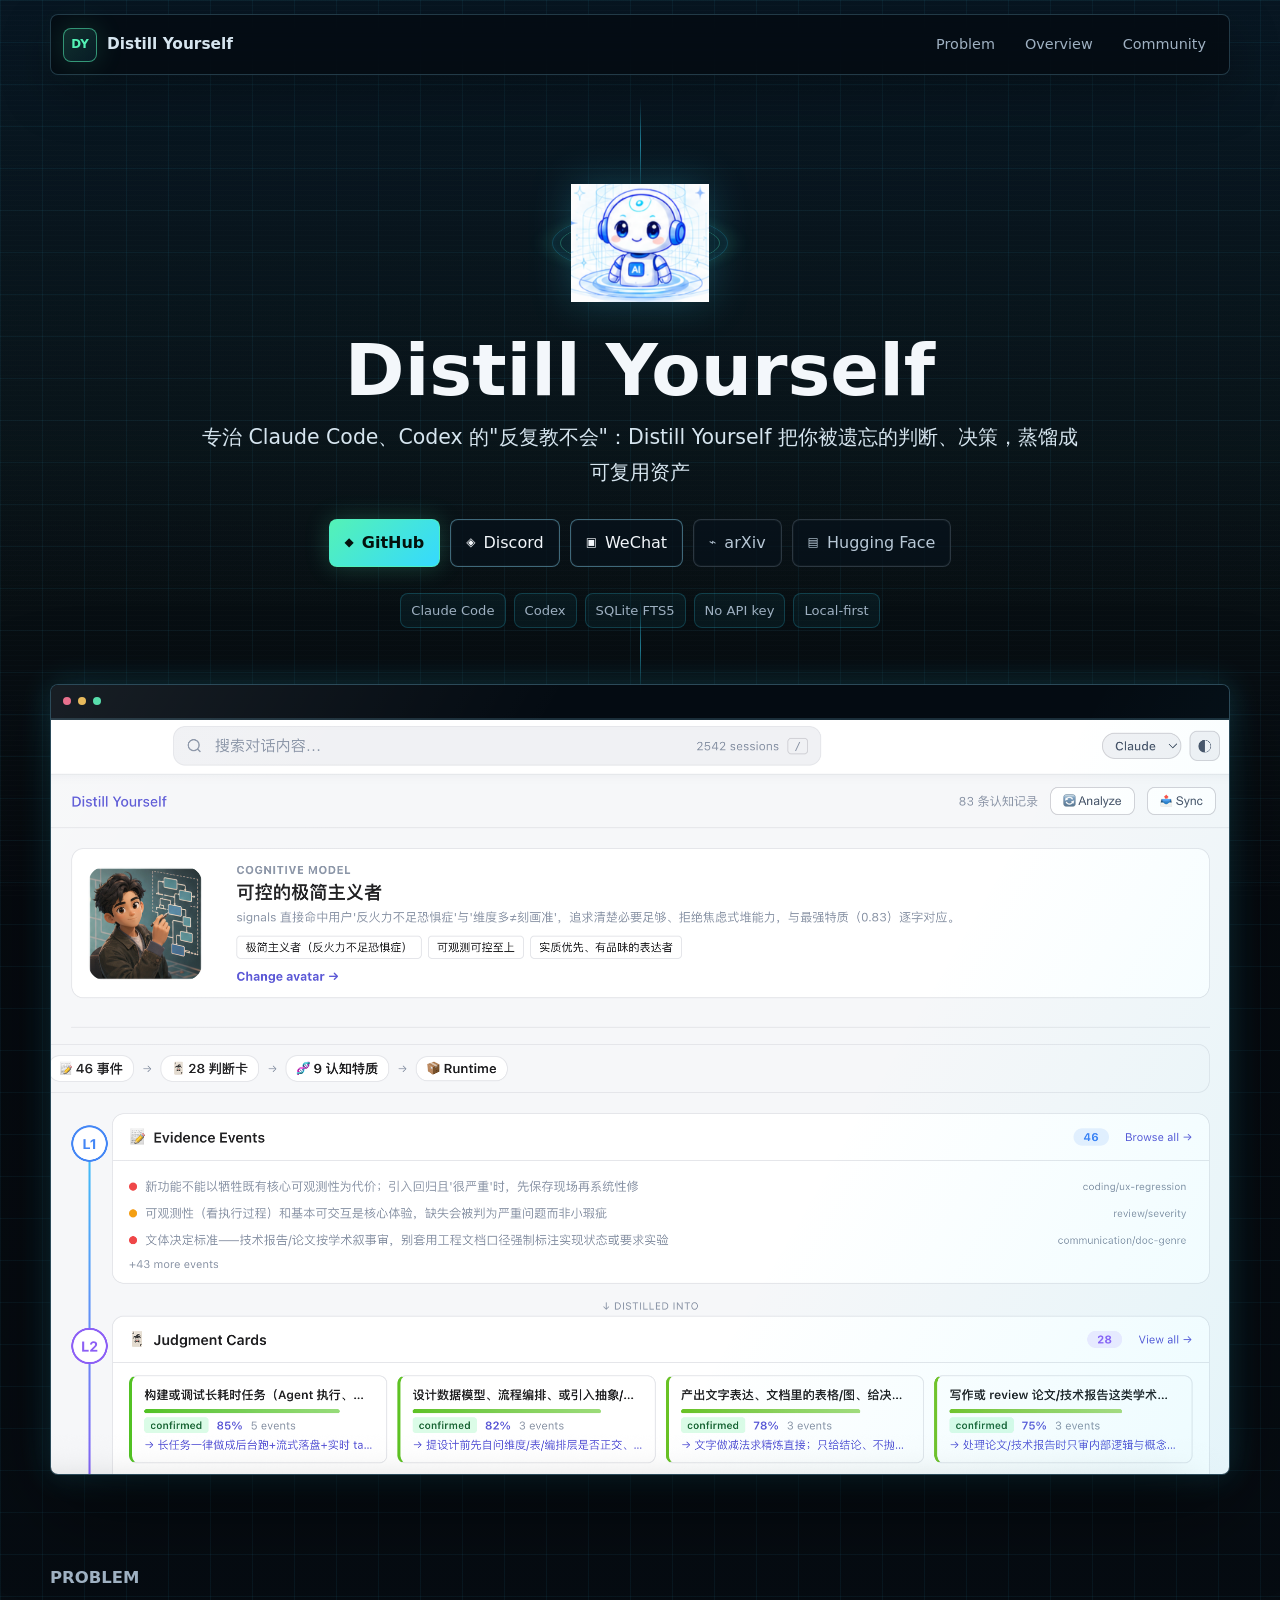
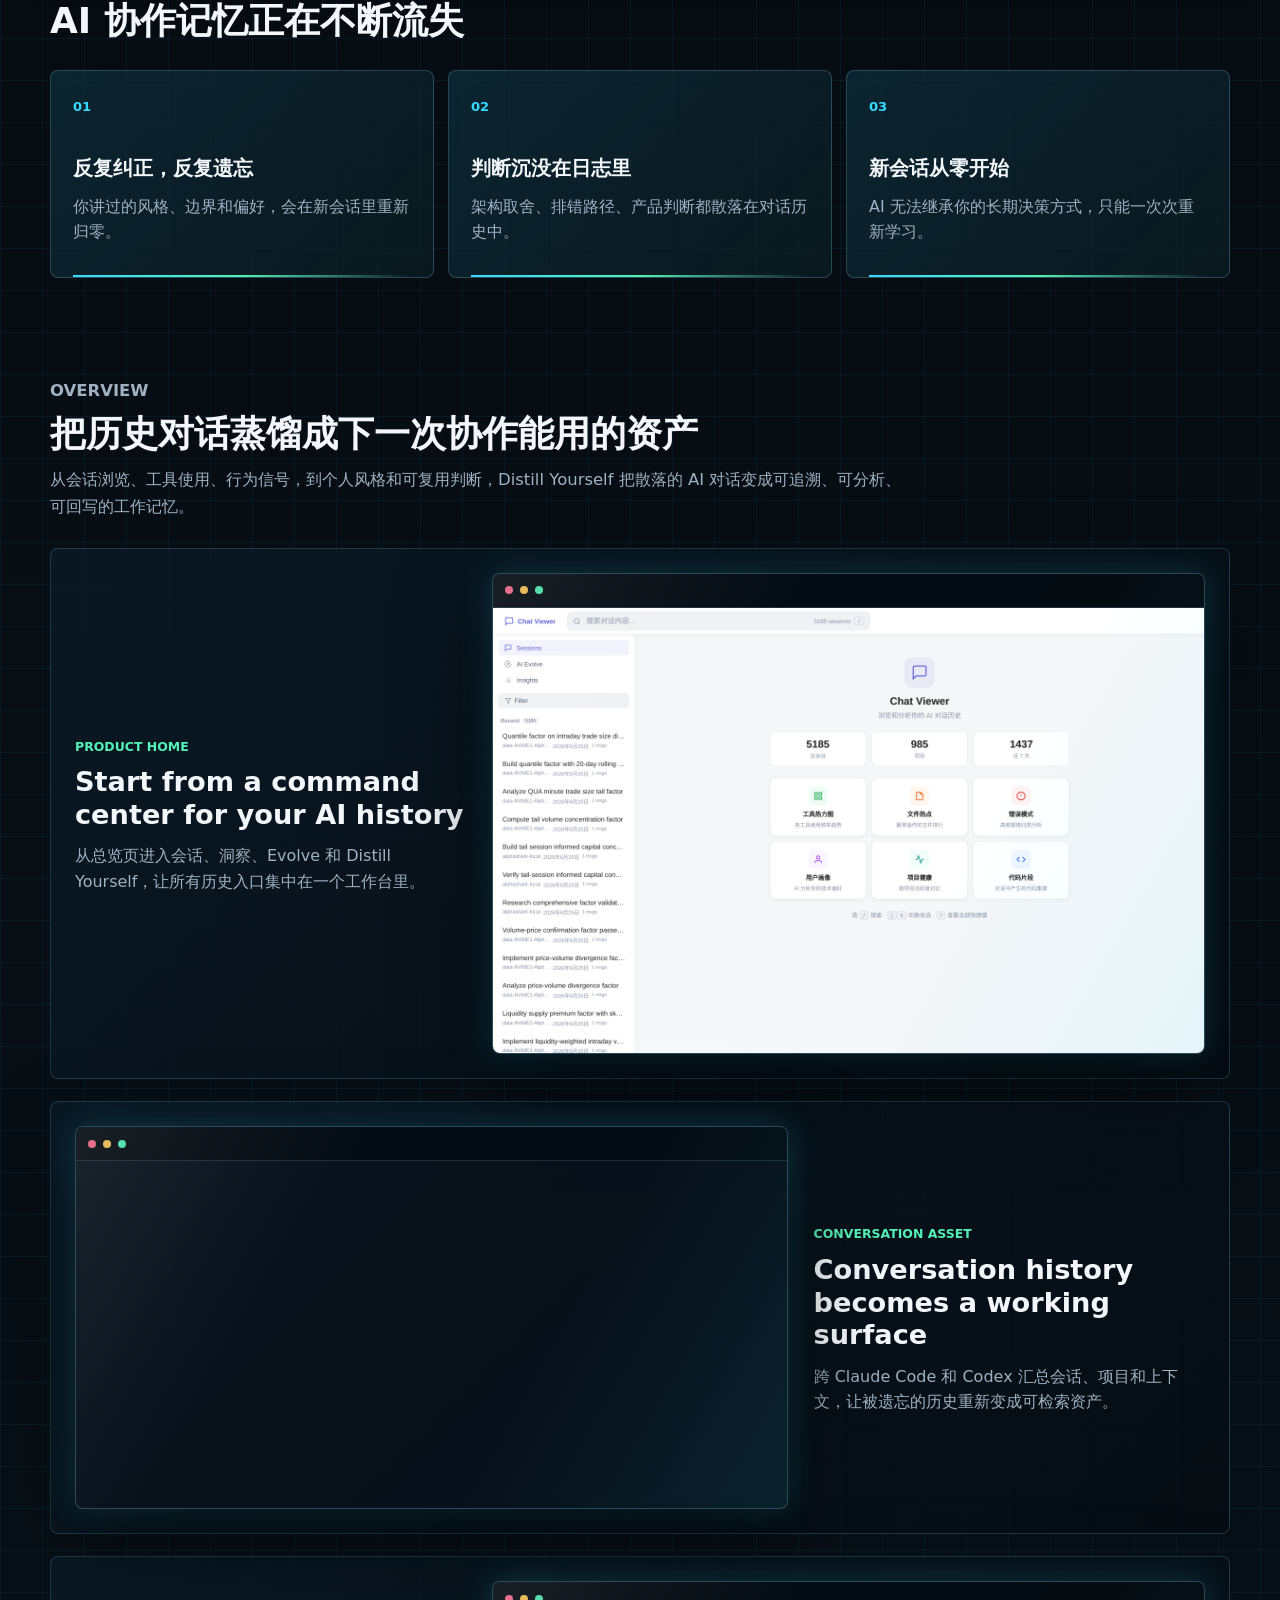
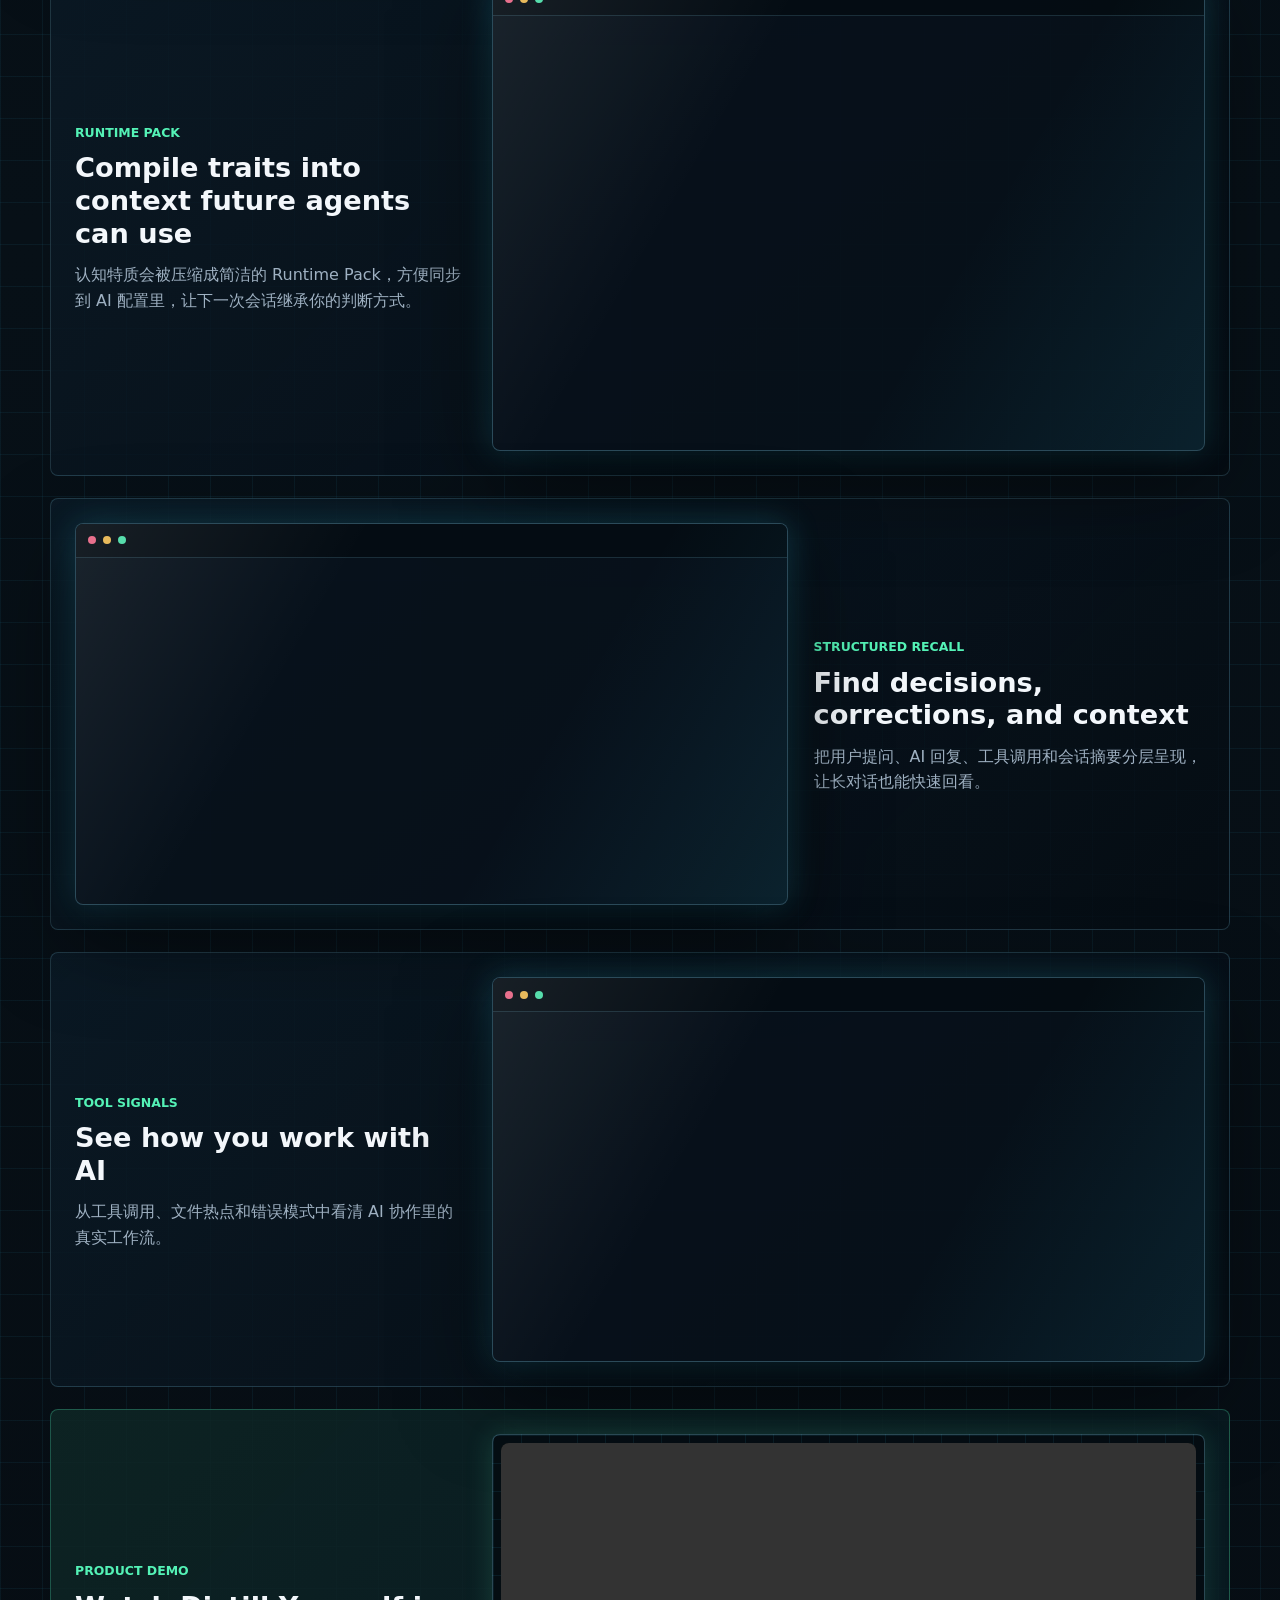
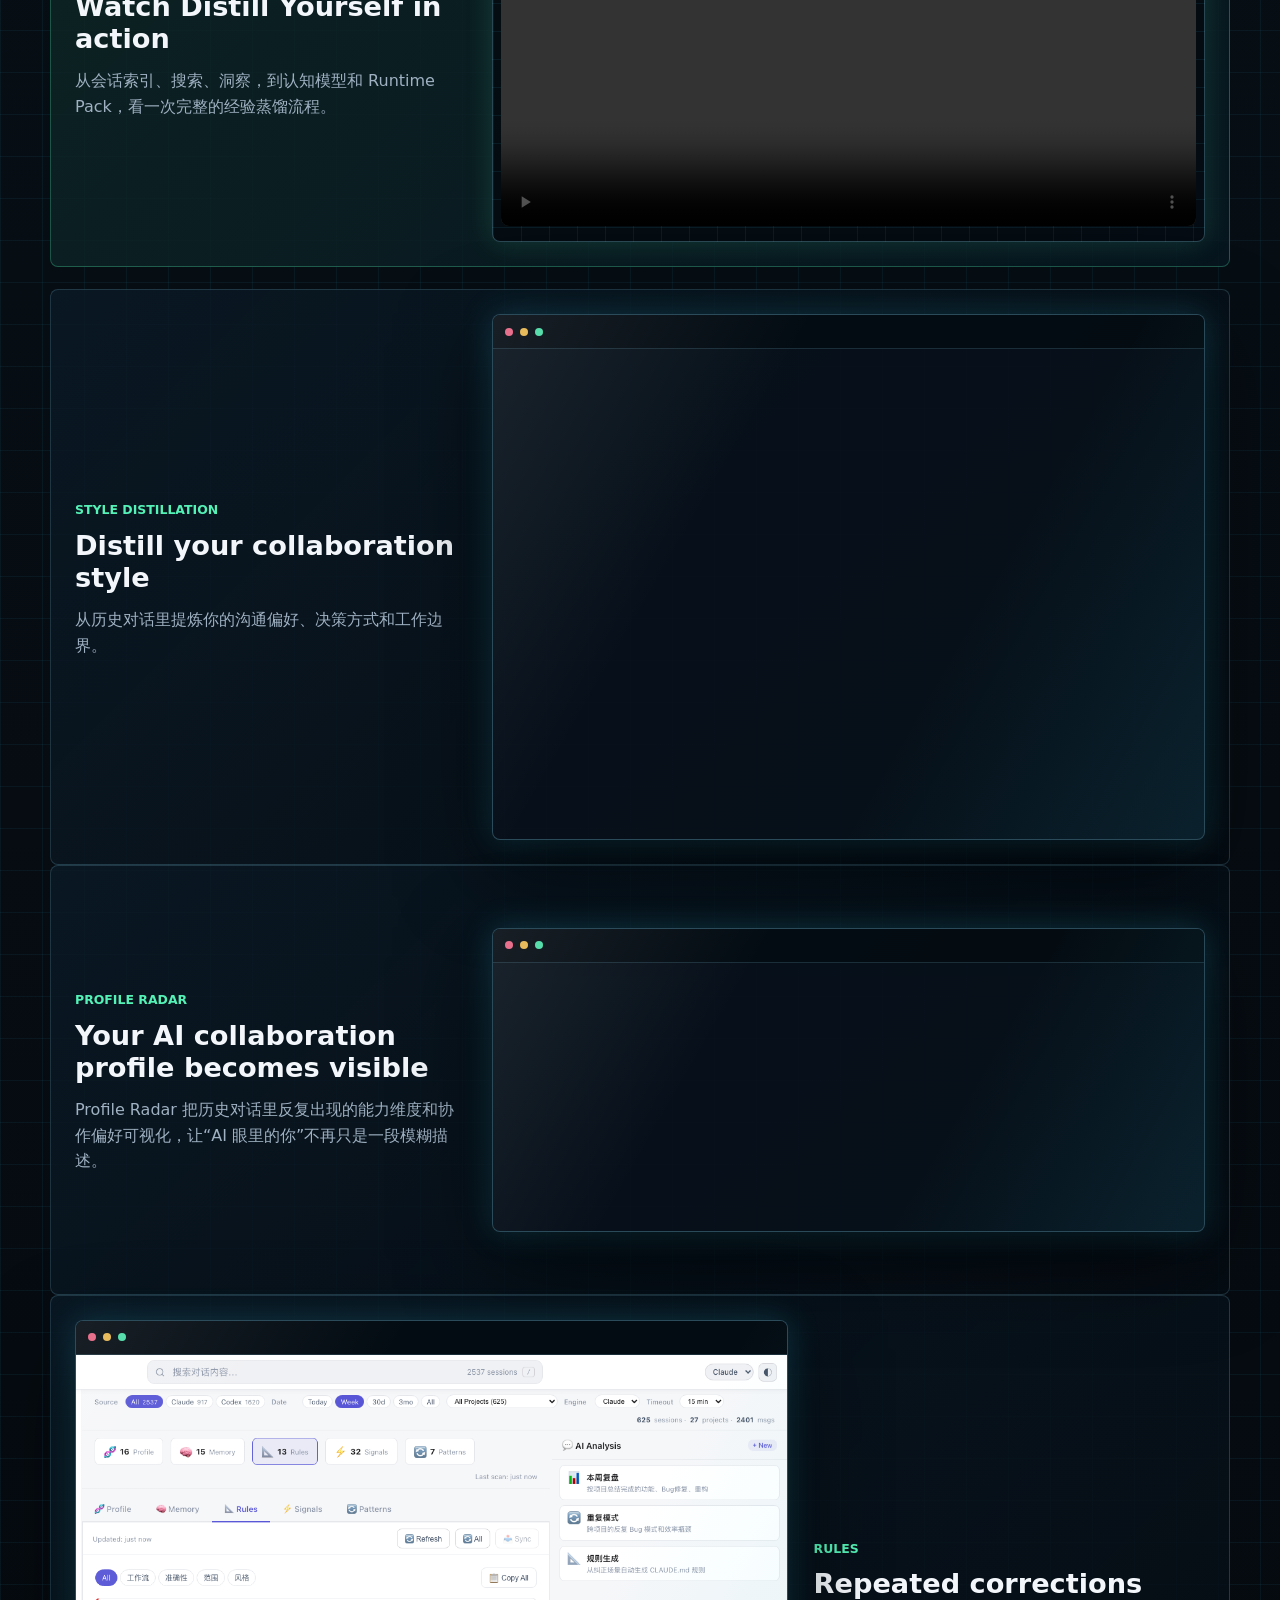
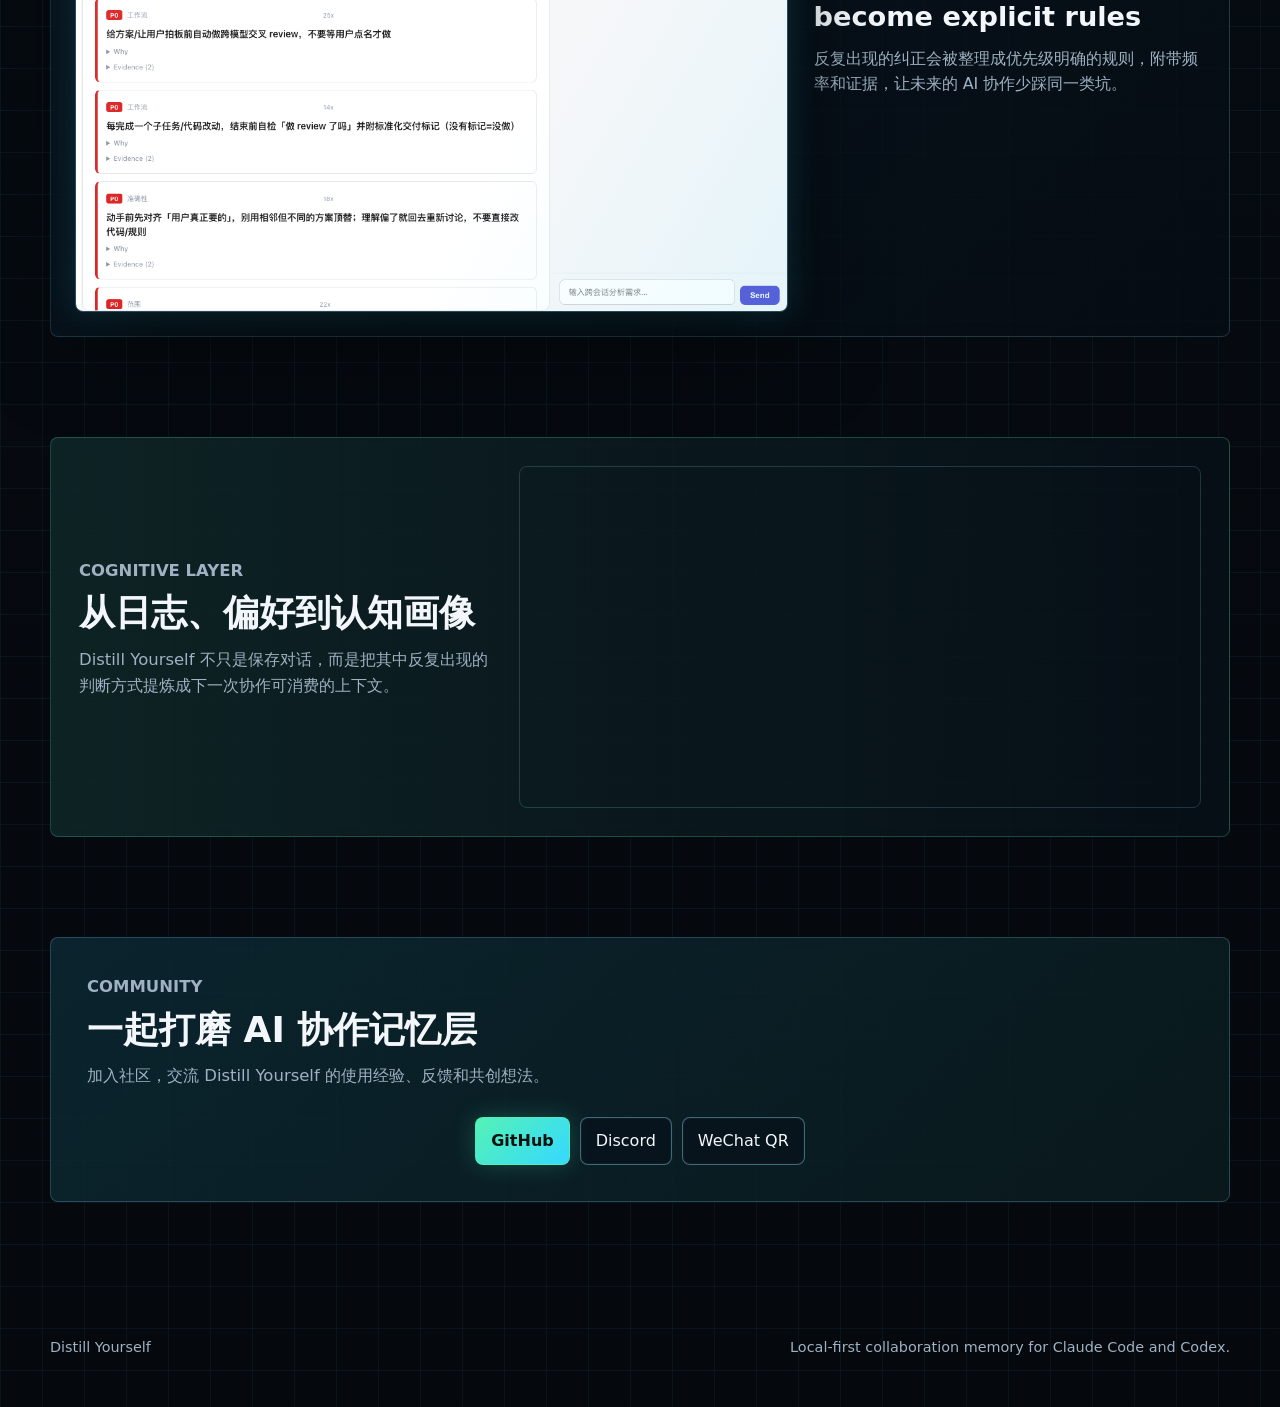
==== docs/index.html @ 70b275dd "project_page_route" ====
<!doctype html>
<html lang="zh-CN">
<head>
  <meta charset="utf-8">
  <meta name="viewport" content="width=device-width, initial-scale=1">
  <meta name="description" content="Distill Yourself turns forgotten Claude Code and Codex conversations into reusable judgment, decisions, and collaboration memory.">
  <title>Distill Yourself</title>
  <link rel="stylesheet" href="styles.css">
</head>
<body>
  <div class="page-shell">
    <header class="site-header" aria-label="Primary navigation">
      <a class="brand-lockup" href="#top" aria-label="Distill Yourself home">
        <span class="brand-mark">DY</span>
        <span>Distill Yourself</span>
      </a>
      <nav class="nav-links" aria-label="Page sections">
        <a href="#problem">Problem</a>
        <a href="#overview">Overview</a>
        <a href="#community">Community</a>
      </nav>
    </header>

    <main id="top">
      <section class="hero-section" aria-labelledby="hero-title">
        <div class="hero-core">
          <div class="core-ring" aria-hidden="true">
            <span></span>
            <span></span>
            <span></span>
          </div>
          <img class="hero-emblem" src="assets/digital.png" alt="Distill Yourself digital core" decoding="async">
        </div>

        <h1 id="hero-title">Distill Yourself</h1>
        <p class="hero-subtitle">
          专治 Claude Code、Codex 的&quot;反复教不会&quot;：Distill Yourself 把你被遗忘的判断、决策，蒸馏成可复用资产
        </p>

        <div class="hero-actions" aria-label="Project links">
          <a class="action-btn primary" href="https://github.com/QuantaAlpha/Distill_Yourself" target="_blank" rel="noreferrer">
            <span class="btn-icon" aria-hidden="true">◆</span>
            GitHub
          </a>
          <a class="action-btn" href="https://discord.gg/KDyuer49t" target="_blank" rel="noreferrer">
            <span class="btn-icon" aria-hidden="true">◈</span>
            Discord
          </a>
          <button class="action-btn" type="button" data-open-wechat>
            <span class="btn-icon" aria-hidden="true">▣</span>
            WeChat
          </button>
          <button class="action-btn muted" type="button" data-coming-soon="arXiv">
            <span class="btn-icon" aria-hidden="true">⌁</span>
            arXiv
          </button>
          <button class="action-btn muted" type="button" data-coming-soon="Hugging Face">
            <span class="btn-icon" aria-hidden="true">▤</span>
            Hugging Face
          </button>
        </div>

        <div class="signal-tags" aria-label="Project highlights">
          <span>Claude Code</span>
          <span>Codex</span>
          <span>SQLite FTS5</span>
          <span>No API key</span>
          <span>Local-first</span>
        </div>
      </section>

      <section class="hero-preview" aria-label="Cognitive model screenshot">
        <button class="screen-frame large-screen" type="button" data-lightbox="assets/twin-cognitive-model.png" aria-label="Open cognitive model screenshot">
          <span class="window-bar" aria-hidden="true"><i></i><i></i><i></i></span>
          <img src="assets/twin-cognitive-model.png" alt="Distill Yourself cognitive model showing avatar, evidence events, judgment cards, and cognitive traits" decoding="async">
        </button>
      </section>

      <section id="problem" class="section-block problem-section" aria-labelledby="problem-title">
        <div class="section-heading">
          <p class="eyebrow">Problem</p>
          <h2 id="problem-title">AI 协作记忆正在不断流失</h2>
        </div>
        <div class="problem-grid">
          <article class="problem-card">
            <span class="card-index">01</span>
            <h3>反复纠正，反复遗忘</h3>
            <p>你讲过的风格、边界和偏好，会在新会话里重新归零。</p>
          </article>
          <article class="problem-card">
            <span class="card-index">02</span>
            <h3>判断沉没在日志里</h3>
            <p>架构取舍、排错路径、产品判断都散落在对话历史中。</p>
          </article>
          <article class="problem-card">
            <span class="card-index">03</span>
            <h3>新会话从零开始</h3>
            <p>AI 无法继承你的长期决策方式，只能一次次重新学习。</p>
          </article>
        </div>
      </section>

      <section id="overview" class="section-block overview-section" aria-labelledby="overview-title">
        <div class="section-heading wide-heading">
          <p class="eyebrow">Overview</p>
          <h2 id="overview-title">把历史对话蒸馏成下一次协作能用的资产</h2>
          <p>从会话浏览、工具使用、行为信号，到个人风格和可复用判断，Distill Yourself 把散落的 AI 对话变成可追溯、可分析、可回写的工作记忆。</p>
        </div>

        <div class="showcase-stack">
          <article class="showcase-item">
            <div class="showcase-copy">
              <span class="feature-kicker">Product Home</span>
              <h3>Start from a command center for your AI history</h3>
              <p>从总览页进入会话、洞察、Evolve 和 Distill Yourself，让所有历史入口集中在一个工作台里。</p>
            </div>
            <button class="screen-frame" type="button" data-lightbox="assets/home.png" aria-label="Open product home screenshot">
              <span class="window-bar" aria-hidden="true"><i></i><i></i><i></i></span>
              <img src="assets/home.png" alt="Distill Yourself home overview showing sessions and analysis entry points" loading="lazy" decoding="async">
            </button>
          </article>

          <article class="showcase-item reverse">
            <div class="showcase-copy">
              <span class="feature-kicker">Conversation Asset</span>
              <h3>Conversation history becomes a working surface</h3>
              <p>跨 Claude Code 和 Codex 汇总会话、项目和上下文，让被遗忘的历史重新变成可检索资产。</p>
            </div>
            <button class="screen-frame" type="button" data-lightbox="assets/overview.png" aria-label="Open overview screenshot">
              <span class="window-bar" aria-hidden="true"><i></i><i></i><i></i></span>
              <img src="assets/overview.png" alt="Overview dashboard screenshot" loading="lazy" decoding="async">
            </button>
          </article>

          <article class="showcase-item">
            <div class="showcase-copy">
              <span class="feature-kicker">Runtime Pack</span>
              <h3>Compile traits into context future agents can use</h3>
              <p>认知特质会被压缩成简洁的 Runtime Pack，方便同步到 AI 配置里，让下一次会话继承你的判断方式。</p>
            </div>
            <button class="screen-frame" type="button" data-lightbox="assets/twin-runtime-pack.png" aria-label="Open runtime pack screenshot">
              <span class="window-bar" aria-hidden="true"><i></i><i></i><i></i></span>
              <img src="assets/twin-runtime-pack.png" alt="Runtime Pack screenshot showing cognitive traits compiled into a developer profile" loading="lazy" decoding="async">
            </button>
          </article>

          <article class="showcase-item reverse">
            <div class="showcase-copy">
              <span class="feature-kicker">Structured Recall</span>
              <h3>Find decisions, corrections, and context</h3>
              <p>把用户提问、AI 回复、工具调用和会话摘要分层呈现，让长对话也能快速回看。</p>
            </div>
            <button class="screen-frame" type="button" data-lightbox="assets/session.jpg" aria-label="Open conversation session screenshot">
              <span class="window-bar" aria-hidden="true"><i></i><i></i><i></i></span>
              <img src="assets/session.jpg" alt="Conversation session detail screenshot" loading="lazy" decoding="async">
            </button>
          </article>

          <article class="showcase-item">
            <div class="showcase-copy">
              <span class="feature-kicker">Tool Signals</span>
              <h3>See how you work with AI</h3>
              <p>从工具调用、文件热点和错误模式中看清 AI 协作里的真实工作流。</p>
            </div>
            <button class="screen-frame" type="button" data-lightbox="assets/tool_use.png" aria-label="Open tool use screenshot">
              <span class="window-bar" aria-hidden="true"><i></i><i></i><i></i></span>
              <img src="assets/tool_use.png" alt="Tool use analytics screenshot" loading="lazy" decoding="async">
            </button>
          </article>

          <article class="showcase-item video-showcase">
            <div class="showcase-copy">
              <span class="feature-kicker">Product Demo</span>
              <h3>Watch Distill Yourself in action</h3>
              <p>从会话索引、搜索、洞察，到认知模型和 Runtime Pack，看一次完整的经验蒸馏流程。</p>
            </div>
            <div class="video-frame" aria-label="Distill Yourself product demo video">
              <video controls preload="metadata" playsinline>
                <source src="assets/demo.mp4" type="video/mp4">
                Your browser does not support the video tag.
              </video>
            </div>
          </article>

          <article class="showcase-item">
            <div class="showcase-copy">
              <span class="feature-kicker">Style Distillation</span>
              <h3>Distill your collaboration style</h3>
              <p>从历史对话里提炼你的沟通偏好、决策方式和工作边界。</p>
            </div>
            <button class="screen-frame" type="button" data-lightbox="assets/style.png" aria-label="Open style screenshot">
              <span class="window-bar" aria-hidden="true"><i></i><i></i><i></i></span>
              <img src="assets/style.png" alt="Style distillation screenshot" loading="lazy" decoding="async">
            </button>
          </article>
        </div>

          <article class="showcase-item">
            <div class="showcase-copy">
              <span class="feature-kicker">Profile Radar</span>
              <h3>Your AI collaboration profile becomes visible</h3>
              <p>Profile Radar 把历史对话里反复出现的能力维度和协作偏好可视化，让“AI 眼里的你”不再只是一段模糊描述。</p>
            </div>
            <button class="screen-frame" type="button" data-lightbox="assets/profile-radar.png" aria-label="Open profile radar screenshot">
              <span class="window-bar" aria-hidden="true"><i></i><i></i><i></i></span>
              <img src="assets/profile-radar.png" alt="Profile radar screenshot" loading="lazy" decoding="async">
            </button>
          </article>

          <article class="showcase-item reverse">
            <div class="showcase-copy">
              <span class="feature-kicker">Rules</span>
              <h3>Repeated corrections become explicit rules</h3>
              <p>反复出现的纠正会被整理成优先级明确的规则，附带频率和证据，让未来的 AI 协作少踩同一类坑。</p>
            </div>
            <button class="screen-frame" type="button" data-lightbox="assets/evolve-rules.png" aria-label="Open evolve rules screenshot">
              <span class="window-bar" aria-hidden="true"><i></i><i></i><i></i></span>
              <img src="assets/evolve-rules.png" alt="Evolve rules screenshot" loading="lazy" decoding="async">
            </button>
          </article>
      </section>

      <section class="section-block cognitive-strip" aria-label="Cognitive model visual strip">
        <div class="strip-copy">
          <p class="eyebrow">Cognitive Layer</p>
          <h2>从日志、偏好到认知画像</h2>
          <p>Distill Yourself 不只是保存对话，而是把其中反复出现的判断方式提炼成下一次协作可消费的上下文。</p>
        </div>
        <img src="assets/persona-contact-sheet.png" alt="Cognitive avatar contact sheet" loading="lazy" decoding="async">
      </section>

      <section id="community" class="section-block community-section" aria-labelledby="community-title">
        <div class="section-heading">
          <p class="eyebrow">Community</p>
          <h2 id="community-title">一起打磨 AI 协作记忆层</h2>
          <p>加入社区，交流 Distill Yourself 的使用经验、反馈和共创想法。</p>
        </div>
        <div class="community-actions">
          <a class="action-btn primary" href="https://github.com/QuantaAlpha/Distill_Yourself" target="_blank" rel="noreferrer">GitHub</a>
          <a class="action-btn" href="https://discord.gg/KDyuer49t" target="_blank" rel="noreferrer">Discord</a>
          <button class="action-btn" type="button" data-open-wechat>WeChat QR</button>
        </div>
      </section>
    </main>

    <footer class="site-footer">
      <span>Distill Yourself</span>
      <span>Local-first collaboration memory for Claude Code and Codex.</span>
    </footer>
  </div>

  <div class="modal-backdrop" data-modal="wechat" hidden>
    <div class="modal-card" role="dialog" aria-modal="true" aria-labelledby="wechat-title">
      <button class="modal-close" type="button" data-close-modal aria-label="Close WeChat QR">×</button>
      <h2 id="wechat-title">WeChat Community</h2>
      <p>扫码加入社区，交流 Distill Yourself 的使用经验、反馈和共创想法。</p>
      <img src="assets/wechat.png" alt="WeChat community QR code" loading="lazy" decoding="async">
    </div>
  </div>

  <div class="modal-backdrop" data-modal="lightbox" hidden>
    <div class="lightbox-card" role="dialog" aria-modal="true" aria-label="Screenshot preview">
      <button class="modal-close" type="button" data-close-modal aria-label="Close preview">×</button>
      <img data-lightbox-image alt="">
    </div>
  </div>

  <div class="toast" role="status" aria-live="polite" hidden></div>

  <script src="script.js"></script>
</body>
</html>
---- docs/styles.css ----
:root {
  color-scheme: dark;
  --bg: #05080d;
  --bg-2: #081119;
  --panel: rgba(8, 18, 28, 0.82);
  --panel-strong: rgba(10, 24, 36, 0.94);
  --line: rgba(142, 224, 255, 0.22);
  --line-strong: rgba(142, 224, 255, 0.42);
  --text: #f3f7fb;
  --muted: #9fb1c2;
  --soft: #d6e5ef;
  --cyan: #35d9ff;
  --green: #54f2b6;
  --amber: #ffc857;
  --blue: #66a6ff;
  --violet: #a892ff;
  --danger: #ff6f91;
  --shadow-cyan: 0 0 32px rgba(53, 217, 255, 0.22);
  --shadow-green: 0 0 28px rgba(84, 242, 182, 0.16);
}

* {
  box-sizing: border-box;
}

html {
  scroll-behavior: smooth;
}

body {
  min-height: 100vh;
  margin: 0;
  background:
    linear-gradient(rgba(53, 217, 255, 0.06) 1px, transparent 1px),
    linear-gradient(90deg, rgba(53, 217, 255, 0.06) 1px, transparent 1px),
    linear-gradient(180deg, rgba(8, 30, 46, 0.62), transparent 38rem),
    linear-gradient(180deg, var(--bg), #071017 44%, #05080d);
  background-size: 42px 42px, 42px 42px, auto, auto;
  color: var(--text);
  font-family: Inter, ui-sans-serif, system-ui, -apple-system, BlinkMacSystemFont, "Segoe UI", sans-serif;
  font-size: 16px;
  line-height: 1.6;
  letter-spacing: 0;
  overflow-x: hidden;
}

body::before {
  content: "";
  position: fixed;
  inset: 0;
  pointer-events: none;
  background:
    linear-gradient(180deg, transparent, rgba(84, 242, 182, 0.07), transparent),
    repeating-linear-gradient(180deg, rgba(255, 255, 255, 0.025) 0, rgba(255, 255, 255, 0.025) 1px, transparent 1px, transparent 5px);
  opacity: 0.42;
  mix-blend-mode: screen;
}

a {
  color: inherit;
  text-decoration: none;
}

button,
input,
textarea {
  font: inherit;
}

button {
  color: inherit;
}

img {
  display: block;
  max-width: 100%;
}

.page-shell {
  position: relative;
  width: min(1180px, calc(100% - 40px));
  margin: 0 auto;
}

.site-header {
  position: sticky;
  top: 14px;
  z-index: 20;
  display: flex;
  align-items: center;
  justify-content: space-between;
  gap: 18px;
  min-height: 58px;
  margin: 14px 0 22px;
  padding: 10px 12px;
  border: 1px solid var(--line);
  border-radius: 8px;
  background: rgba(4, 10, 16, 0.76);
  box-shadow: 0 18px 50px rgba(0, 0, 0, 0.28);
  backdrop-filter: blur(18px);
}

.brand-lockup {
  display: inline-flex;
  align-items: center;
  gap: 10px;
  min-width: 0;
  color: var(--soft);
  font-size: 0.96rem;
  font-weight: 700;
}

.brand-mark {
  display: inline-grid;
  place-items: center;
  width: 34px;
  height: 34px;
  border: 1px solid rgba(84, 242, 182, 0.55);
  border-radius: 8px;
  color: var(--green);
  background: linear-gradient(135deg, rgba(84, 242, 182, 0.16), rgba(53, 217, 255, 0.08));
  box-shadow: var(--shadow-green);
  font-size: 0.74rem;
}

.nav-links {
  display: flex;
  align-items: center;
  justify-content: flex-end;
  gap: 8px;
  flex-wrap: wrap;
}

.nav-links a {
  padding: 7px 10px;
  border: 1px solid transparent;
  border-radius: 8px;
  color: var(--muted);
  font-size: 0.9rem;
}

.nav-links a:hover,
.nav-links a:focus-visible {
  color: var(--text);
  border-color: var(--line);
  background: rgba(53, 217, 255, 0.08);
  outline: none;
}

.hero-section {
  position: relative;
  display: grid;
  justify-items: center;
  padding: 68px 0 34px;
  text-align: center;
}

.hero-section::before,
.hero-section::after {
  content: "";
  position: absolute;
  left: 50%;
  width: 1px;
  height: 96px;
  background: linear-gradient(180deg, transparent, var(--cyan), transparent);
  opacity: 0.55;
}

.hero-section::before {
  top: 0;
}

.hero-section::after {
  bottom: -34px;
}

.hero-core {
  position: relative;
  display: grid;
  place-items: center;
  width: 176px;
  height: 156px;
  margin-bottom: 14px;
}

.core-ring,
.core-ring span {
  position: absolute;
  inset: 0;
  border: 1px solid rgba(53, 217, 255, 0.24);
  border-radius: 50%;
}

.core-ring {
  transform: rotateX(68deg);
  box-shadow: inset 0 0 18px rgba(53, 217, 255, 0.14), 0 0 24px rgba(84, 242, 182, 0.16);
}

.core-ring span:nth-child(1) {
  inset: 18px 7px;
  border-color: rgba(84, 242, 182, 0.3);
}

.core-ring span:nth-child(2) {
  inset: 36px 22px;
  border-color: rgba(255, 200, 87, 0.24);
}

.core-ring span:nth-child(3) {
  inset: 52px 46px;
  border-color: rgba(53, 217, 255, 0.34);
}

.hero-emblem {
  position: relative;
  z-index: 2;
  width: 138px;
  height: auto;
  filter: drop-shadow(0 0 20px rgba(53, 217, 255, 0.22));
}

.eyebrow,
.feature-kicker {
  margin: 0;
  color: var(--green);
  font-size: 0.78rem;
  font-weight: 800;
  text-transform: uppercase;
}

h1,
h2,
h3,
p {
  margin-top: 0;
}

h1 {
  max-width: 980px;
  margin-bottom: 14px;
  font-size: 4.5rem;
  line-height: 0.98;
  font-weight: 850;
  letter-spacing: 0;
}

.hero-subtitle {
  width: min(880px, 100%);
  margin: 0 auto 28px;
  color: var(--soft);
  font-size: 1.28rem;
  line-height: 1.75;
}

.hero-actions,
.community-actions {
  display: flex;
  justify-content: center;
  gap: 10px;
  flex-wrap: wrap;
  width: 100%;
}

.action-btn {
  display: inline-flex;
  align-items: center;
  justify-content: center;
  gap: 8px;
  min-height: 44px;
  padding: 10px 15px;
  border: 1px solid var(--line-strong);
  border-radius: 8px;
  background: rgba(8, 18, 28, 0.74);
  color: var(--text);
  box-shadow: 0 0 0 1px rgba(255, 255, 255, 0.03) inset;
  cursor: pointer;
  transition: transform 160ms ease, border-color 160ms ease, background 160ms ease, box-shadow 160ms ease;
}

.action-btn:hover,
.action-btn:focus-visible {
  transform: translateY(-1px);
  border-color: rgba(84, 242, 182, 0.72);
  background: rgba(12, 31, 43, 0.92);
  box-shadow: var(--shadow-cyan);
  outline: none;
}

.action-btn.primary {
  border-color: rgba(84, 242, 182, 0.72);
  color: #04110d;
  background: linear-gradient(135deg, var(--green), var(--cyan));
  box-shadow: 0 0 24px rgba(84, 242, 182, 0.22);
  font-weight: 800;
}

.action-btn.muted {
  color: #b8c8d6;
  border-color: rgba(159, 177, 194, 0.24);
}

.btn-icon {
  color: currentColor;
  font-size: 0.75rem;
}

.signal-tags {
  display: flex;
  justify-content: center;
  gap: 8px;
  flex-wrap: wrap;
  margin-top: 26px;
}

.signal-tags span {
  padding: 6px 10px;
  border: 1px solid rgba(53, 217, 255, 0.2);
  border-radius: 8px;
  color: var(--muted);
  background: rgba(53, 217, 255, 0.05);
  font-size: 0.82rem;
}

.hero-preview {
  position: relative;
  margin: 22px auto 90px;
}

.screen-frame {
  position: relative;
  display: block;
  width: 100%;
  padding: 0;
  overflow: hidden;
  border: 1px solid rgba(142, 224, 255, 0.28);
  border-radius: 8px;
  background: var(--panel);
  box-shadow: 0 28px 90px rgba(0, 0, 0, 0.52), var(--shadow-cyan);
  cursor: zoom-in;
}

.screen-frame::before {
  content: "";
  position: absolute;
  inset: 0;
  z-index: 1;
  pointer-events: none;
  background: linear-gradient(120deg, rgba(255, 255, 255, 0.08), transparent 32%, transparent 64%, rgba(53, 217, 255, 0.09));
}

.screen-frame img {
  width: 100%;
  height: auto;
}

.large-screen img {
  border-top: 1px solid rgba(142, 224, 255, 0.16);
}

.window-bar {
  display: flex;
  align-items: center;
  gap: 7px;
  height: 34px;
  padding: 0 12px;
  border-bottom: 1px solid rgba(142, 224, 255, 0.16);
  background: rgba(4, 12, 18, 0.9);
}

.window-bar i {
  width: 8px;
  height: 8px;
  border-radius: 50%;
  background: var(--danger);
  opacity: 0.9;
}

.window-bar i:nth-child(2) {
  background: var(--amber);
}

.window-bar i:nth-child(3) {
  background: var(--green);
}

.section-block {
  position: relative;
  margin-bottom: 100px;
}

.section-heading {
  max-width: 760px;
  margin-bottom: 28px;
}

.section-heading.wide-heading {
  max-width: 860px;
}

.section-heading h2,
.strip-copy h2 {
  margin: 8px 0 12px;
  color: var(--text);
  font-size: 2.25rem;
  line-height: 1.18;
  letter-spacing: 0;
}

.section-heading p,
.strip-copy p {
  color: var(--muted);
  font-size: 1.03rem;
}

.problem-grid {
  display: grid;
  grid-template-columns: repeat(3, minmax(0, 1fr));
  gap: 14px;
}

.problem-card {
  position: relative;
  min-height: 208px;
  padding: 22px;
  border: 1px solid var(--line);
  border-radius: 8px;
  background:
    linear-gradient(135deg, rgba(53, 217, 255, 0.1), rgba(84, 242, 182, 0.04)),
    rgba(8, 18, 28, 0.74);
  overflow: hidden;
}

.problem-card::after {
  content: "";
  position: absolute;
  left: 22px;
  right: 22px;
  bottom: 0;
  height: 2px;
  background: linear-gradient(90deg, var(--cyan), var(--green), transparent);
}

.card-index {
  color: var(--cyan);
  font-size: 0.82rem;
  font-weight: 900;
}

.problem-card h3 {
  margin: 38px 0 12px;
  color: var(--text);
  font-size: 1.24rem;
  line-height: 1.25;
}

.problem-card p {
  margin: 0;
  color: var(--muted);
}

.showcase-stack {
  display: grid;
  gap: 22px;
}

.showcase-item {
  display: grid;
  grid-template-columns: minmax(260px, 0.78fr) minmax(0, 1.42fr);
  align-items: center;
  gap: 26px;
  min-height: 430px;
  padding: 24px;
  border: 1px solid rgba(142, 224, 255, 0.18);
  border-radius: 8px;
  background: linear-gradient(135deg, rgba(11, 26, 38, 0.86), rgba(5, 12, 19, 0.78));
}

.showcase-item.reverse {
  grid-template-columns: minmax(0, 1.42fr) minmax(260px, 0.78fr);
}

.showcase-item.reverse .showcase-copy {
  order: 2;
}

.showcase-item.reverse .screen-frame {
  order: 1;
}

.showcase-copy h3 {
  margin: 8px 0 12px;
  color: var(--text);
  font-size: 1.7rem;
  line-height: 1.2;
  letter-spacing: 0;
}

.showcase-copy p {
  margin: 0;
  color: var(--muted);
  font-size: 1rem;
}

.video-frame {
  position: relative;
  aspect-ratio: 16 / 9;
  border: 1px solid rgba(142, 224, 255, 0.28);
  border-radius: 8px;
  padding: 8px;
  background:
    linear-gradient(rgba(53, 217, 255, 0.08) 1px, transparent 1px),
    linear-gradient(90deg, rgba(53, 217, 255, 0.08) 1px, transparent 1px),
    rgba(4, 10, 16, 0.82);
  background-size: 28px 28px, 28px 28px, auto;
  box-shadow: var(--shadow-green);
}

.video-frame video {
  width: 100%;
  height: 100%;
  border-radius: 8px;
  background: #000;
  object-fit: contain;
}

.video-showcase {
  border-color: rgba(84, 242, 182, 0.28);
  background:
    linear-gradient(135deg, rgba(84, 242, 182, 0.1), rgba(53, 217, 255, 0.05)),
    rgba(5, 12, 19, 0.86);
}

.cognitive-strip {
  display: grid;
  grid-template-columns: minmax(0, 0.75fr) minmax(0, 1.25fr);
  align-items: center;
  gap: 30px;
  padding: 28px;
  border: 1px solid rgba(84, 242, 182, 0.24);
  border-radius: 8px;
  background:
    linear-gradient(90deg, rgba(84, 242, 182, 0.09), transparent),
    rgba(7, 16, 24, 0.86);
}

.cognitive-strip img {
  width: 100%;
  border: 1px solid rgba(142, 224, 255, 0.18);
  border-radius: 8px;
}

.community-section {
  padding: 36px;
  border: 1px solid rgba(142, 224, 255, 0.22);
  border-radius: 8px;
  background:
    linear-gradient(135deg, rgba(53, 217, 255, 0.12), rgba(84, 242, 182, 0.06)),
    rgba(5, 12, 19, 0.88);
}

.site-footer {
  display: flex;
  justify-content: space-between;
  gap: 16px;
  flex-wrap: wrap;
  padding: 34px 0 48px;
  color: var(--muted);
  font-size: 0.9rem;
}

.modal-backdrop {
  position: fixed;
  inset: 0;
  z-index: 80;
  display: grid;
  place-items: center;
  padding: 22px;
  background: rgba(2, 6, 10, 0.82);
  backdrop-filter: blur(14px);
}

.modal-backdrop[hidden] {
  display: none;
}

.modal-card,
.lightbox-card {
  position: relative;
  width: min(420px, 100%);
  max-height: calc(100vh - 44px);
  padding: 24px;
  border: 1px solid rgba(142, 224, 255, 0.35);
  border-radius: 8px;
  background: var(--panel-strong);
  box-shadow: 0 30px 90px rgba(0, 0, 0, 0.62), var(--shadow-cyan);
  overflow: auto;
}

.modal-card h2 {
  margin: 0 44px 8px 0;
  font-size: 1.4rem;
}

.modal-card p {
  color: var(--muted);
}

.modal-card img {
  width: min(260px, 100%);
  margin: 18px auto 0;
  border-radius: 8px;
}

.lightbox-card {
  width: min(1120px, 100%);
  padding: 14px;
}

.lightbox-card img {
  width: 100%;
  max-height: calc(100vh - 96px);
  object-fit: contain;
  border-radius: 8px;
}

.modal-close {
  position: absolute;
  top: 12px;
  right: 12px;
  display: grid;
  place-items: center;
  width: 34px;
  height: 34px;
  border: 1px solid rgba(142, 224, 255, 0.25);
  border-radius: 8px;
  background: rgba(255, 255, 255, 0.04);
  cursor: pointer;
}

.modal-close:hover,
.modal-close:focus-visible {
  border-color: var(--green);
  outline: none;
}

.toast {
  position: fixed;
  right: 22px;
  bottom: 22px;
  z-index: 100;
  max-width: min(360px, calc(100% - 44px));
  padding: 12px 14px;
  border: 1px solid rgba(84, 242, 182, 0.35);
  border-radius: 8px;
  background: rgba(5, 16, 22, 0.96);
  color: var(--soft);
  box-shadow: var(--shadow-green);
}

.toast[hidden] {
  display: none;
}

@media (max-width: 980px) {
  .page-shell {
    width: min(100% - 28px, 760px);
  }

  h1 {
    font-size: 3.3rem;
  }

  .hero-subtitle {
    font-size: 1.12rem;
  }

  .problem-grid,
  .cognitive-strip,
  .showcase-item,
  .showcase-item.reverse {
    grid-template-columns: 1fr;
  }

  .showcase-item.reverse .showcase-copy,
  .showcase-item.reverse .screen-frame {
    order: initial;
  }

  .showcase-item {
    min-height: auto;
  }

}

@media (max-width: 680px) {
  body {
    font-size: 15px;
  }

  .page-shell {
    width: min(100% - 20px, 520px);
  }

  .site-header {
    position: relative;
    top: auto;
    align-items: flex-start;
    flex-direction: column;
  }

  .nav-links {
    width: 100%;
    justify-content: flex-start;
  }

  .hero-section {
    padding-top: 34px;
  }

  .hero-core {
    width: 142px;
    height: 126px;
  }

  .hero-emblem {
    width: 112px;
  }

  h1 {
    font-size: 2.55rem;
  }

  .hero-subtitle {
    font-size: 1rem;
    line-height: 1.68;
  }

  .action-btn {
    width: 100%;
  }

  .hero-preview {
    margin-bottom: 64px;
  }

  .section-block {
    margin-bottom: 68px;
  }

  .section-heading h2,
  .strip-copy h2 {
    font-size: 1.72rem;
  }

  .showcase-item,
  .community-section,
  .cognitive-strip {
    padding: 18px;
  }

  .showcase-copy h3 {
    font-size: 1.34rem;
  }
}
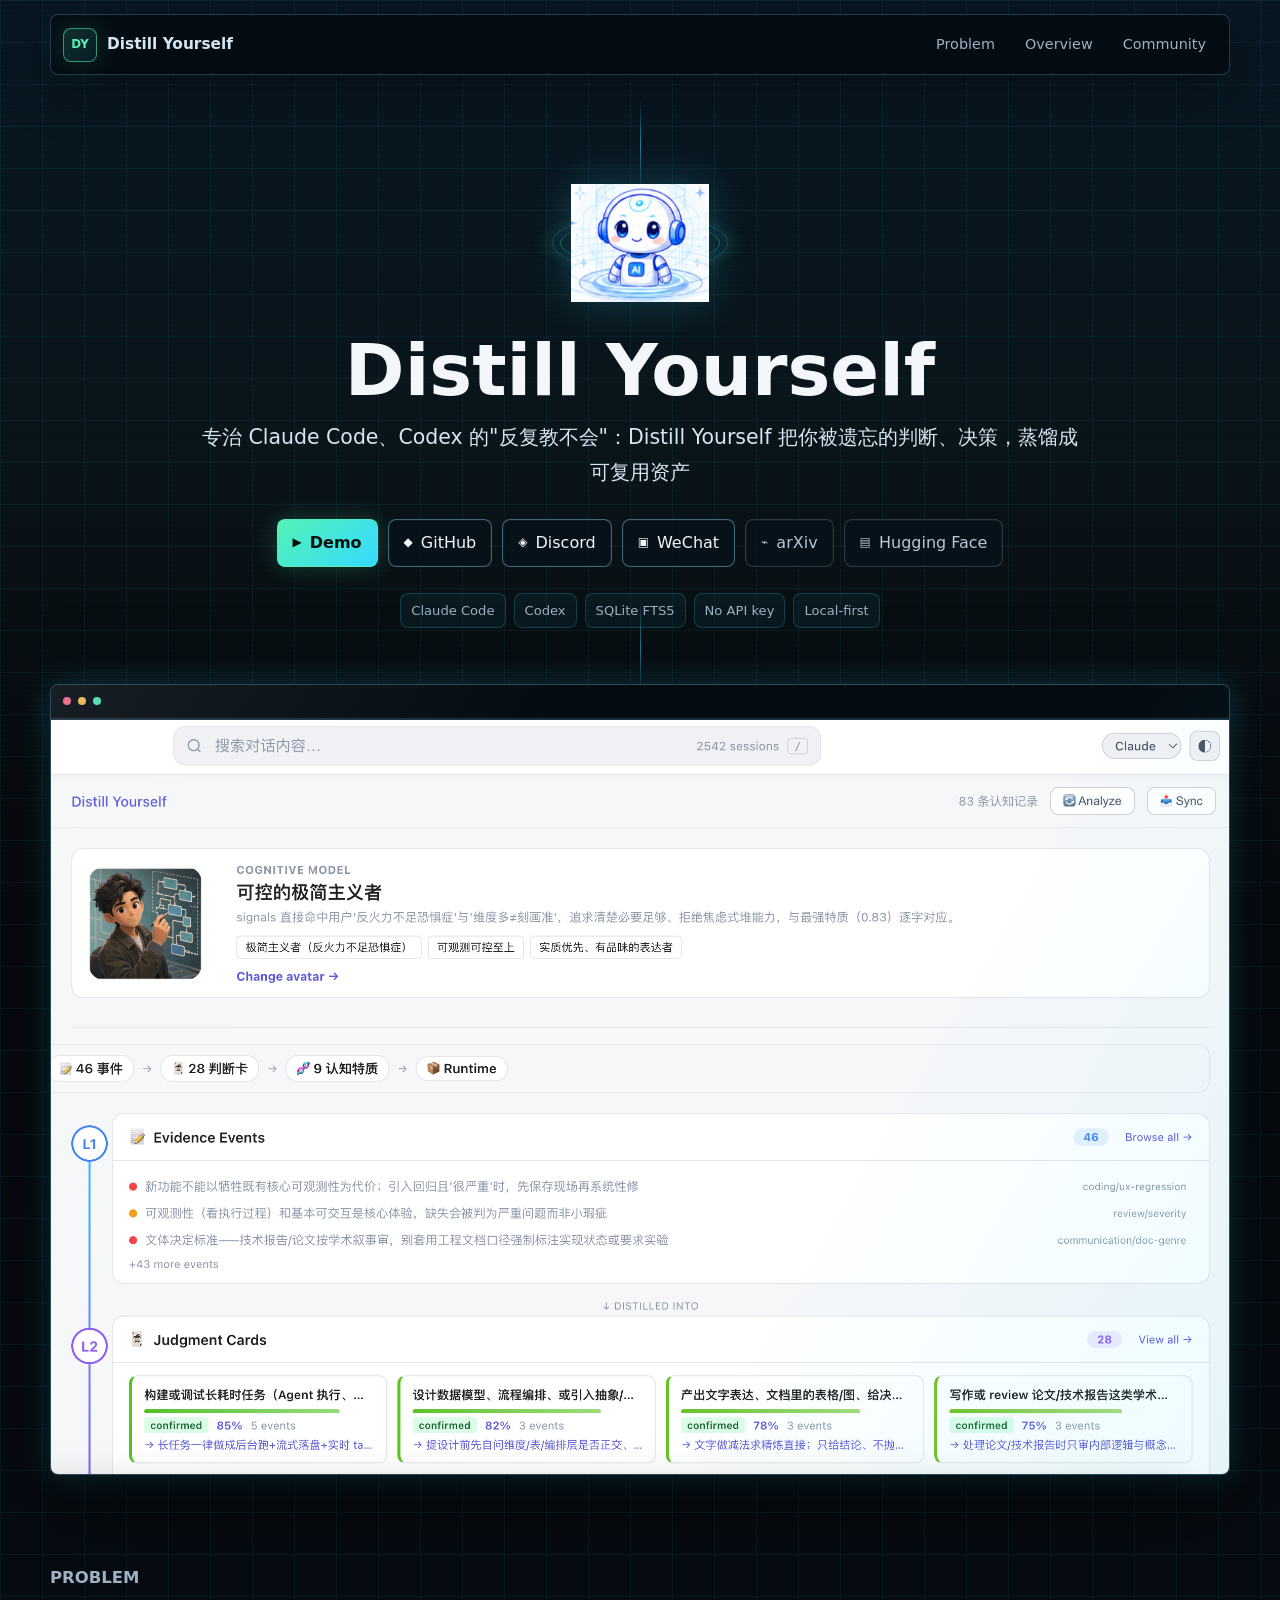
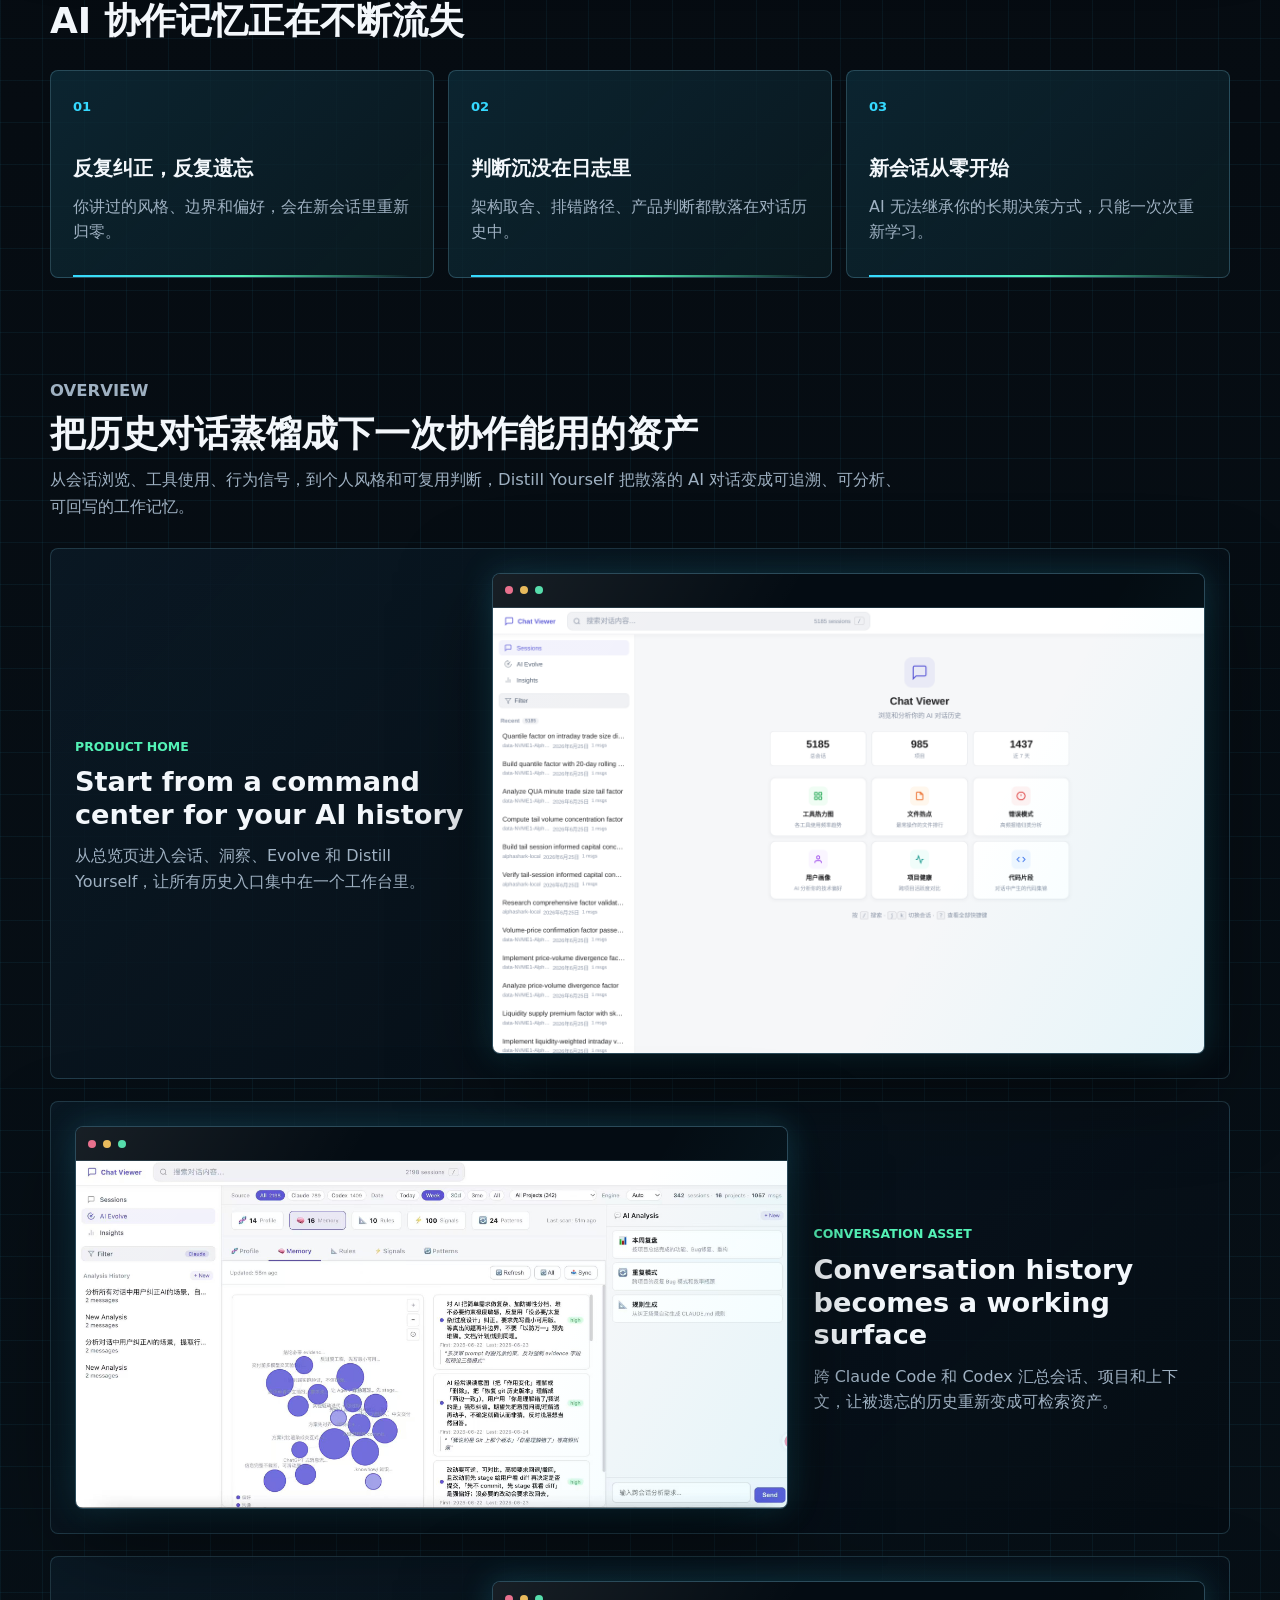
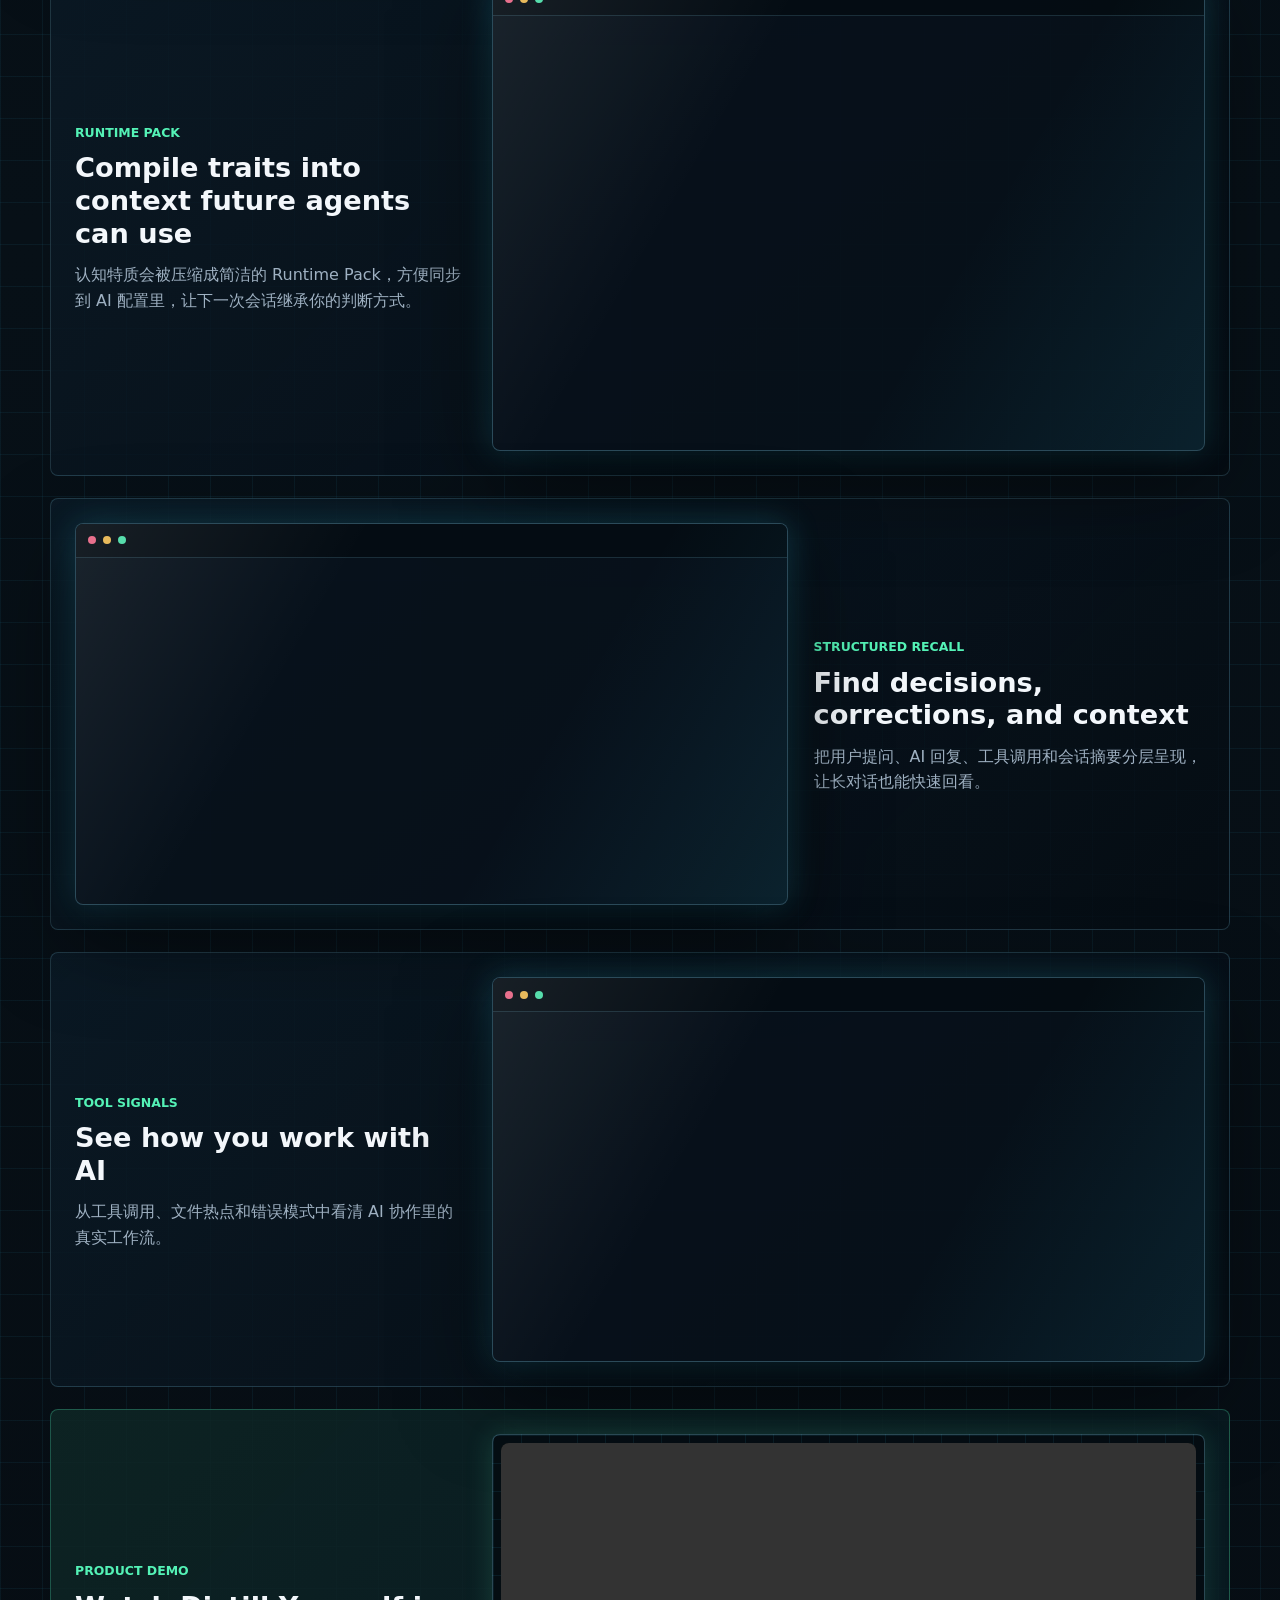
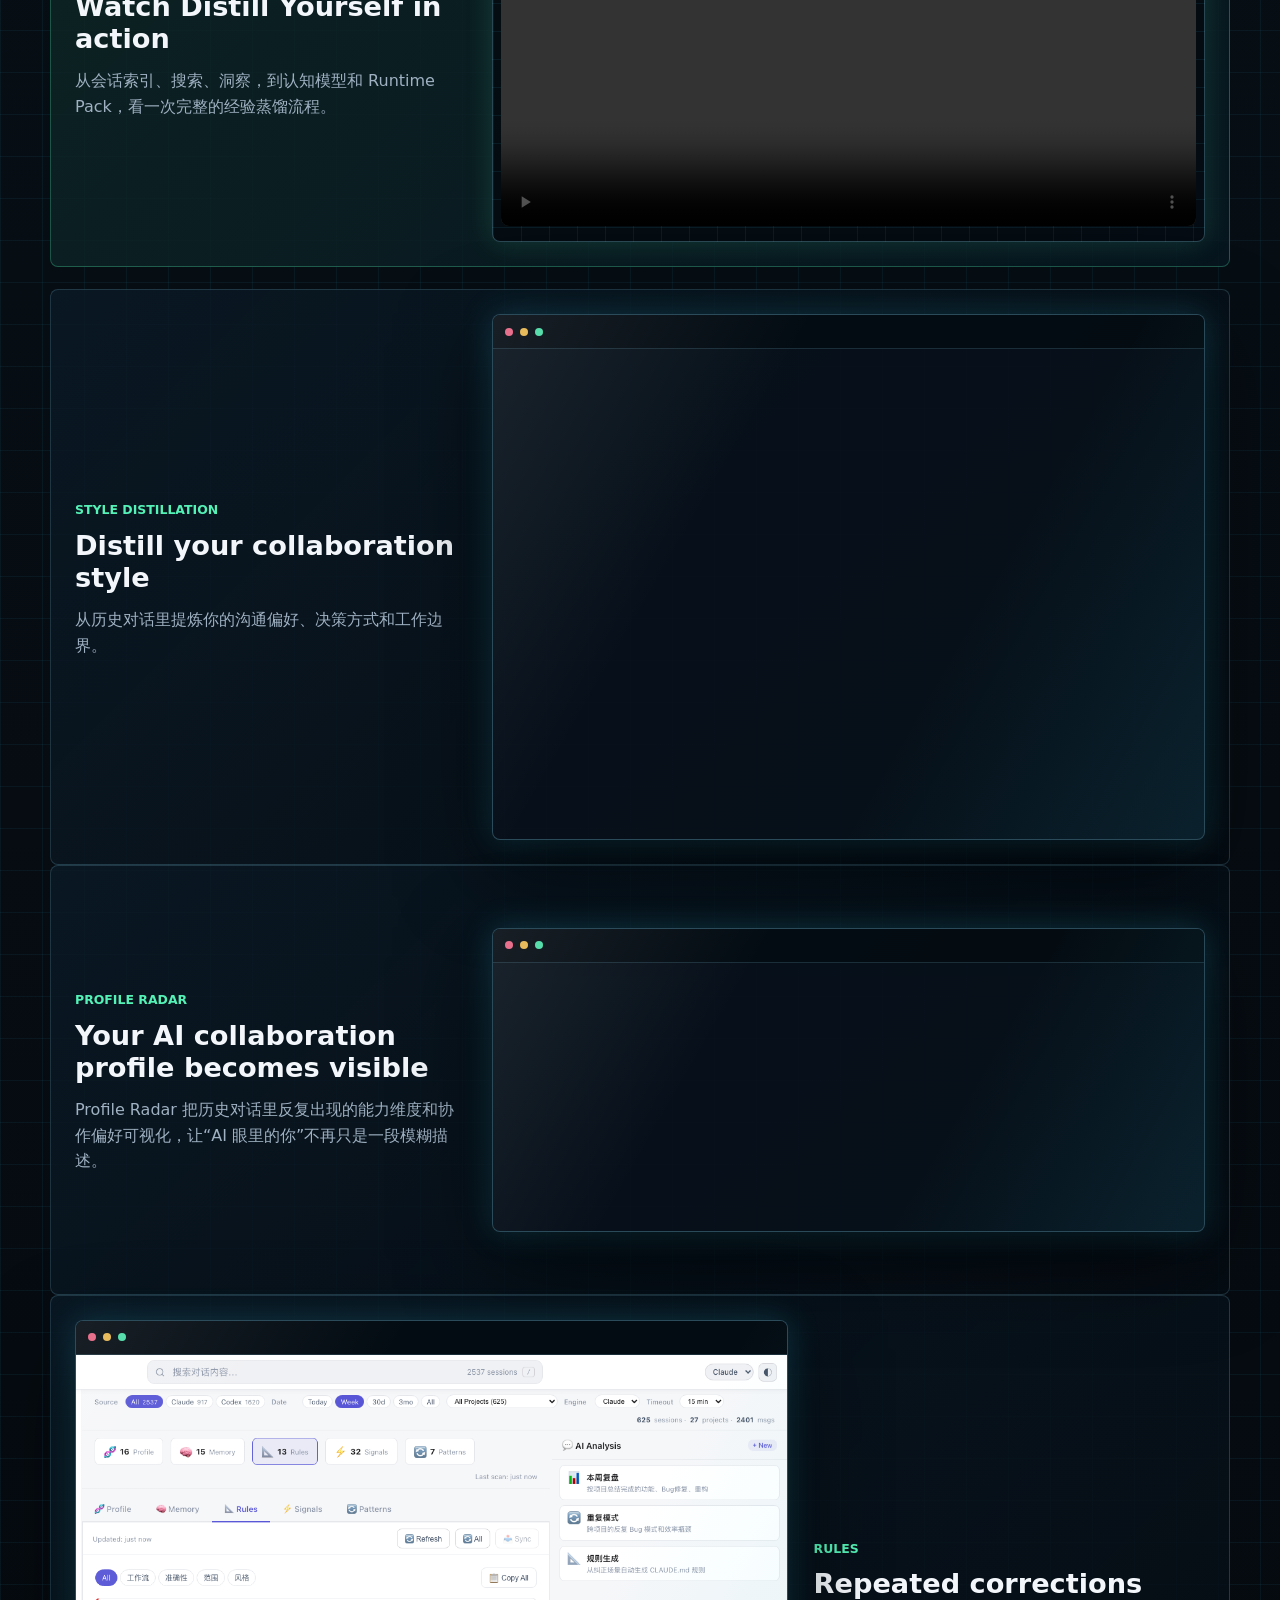
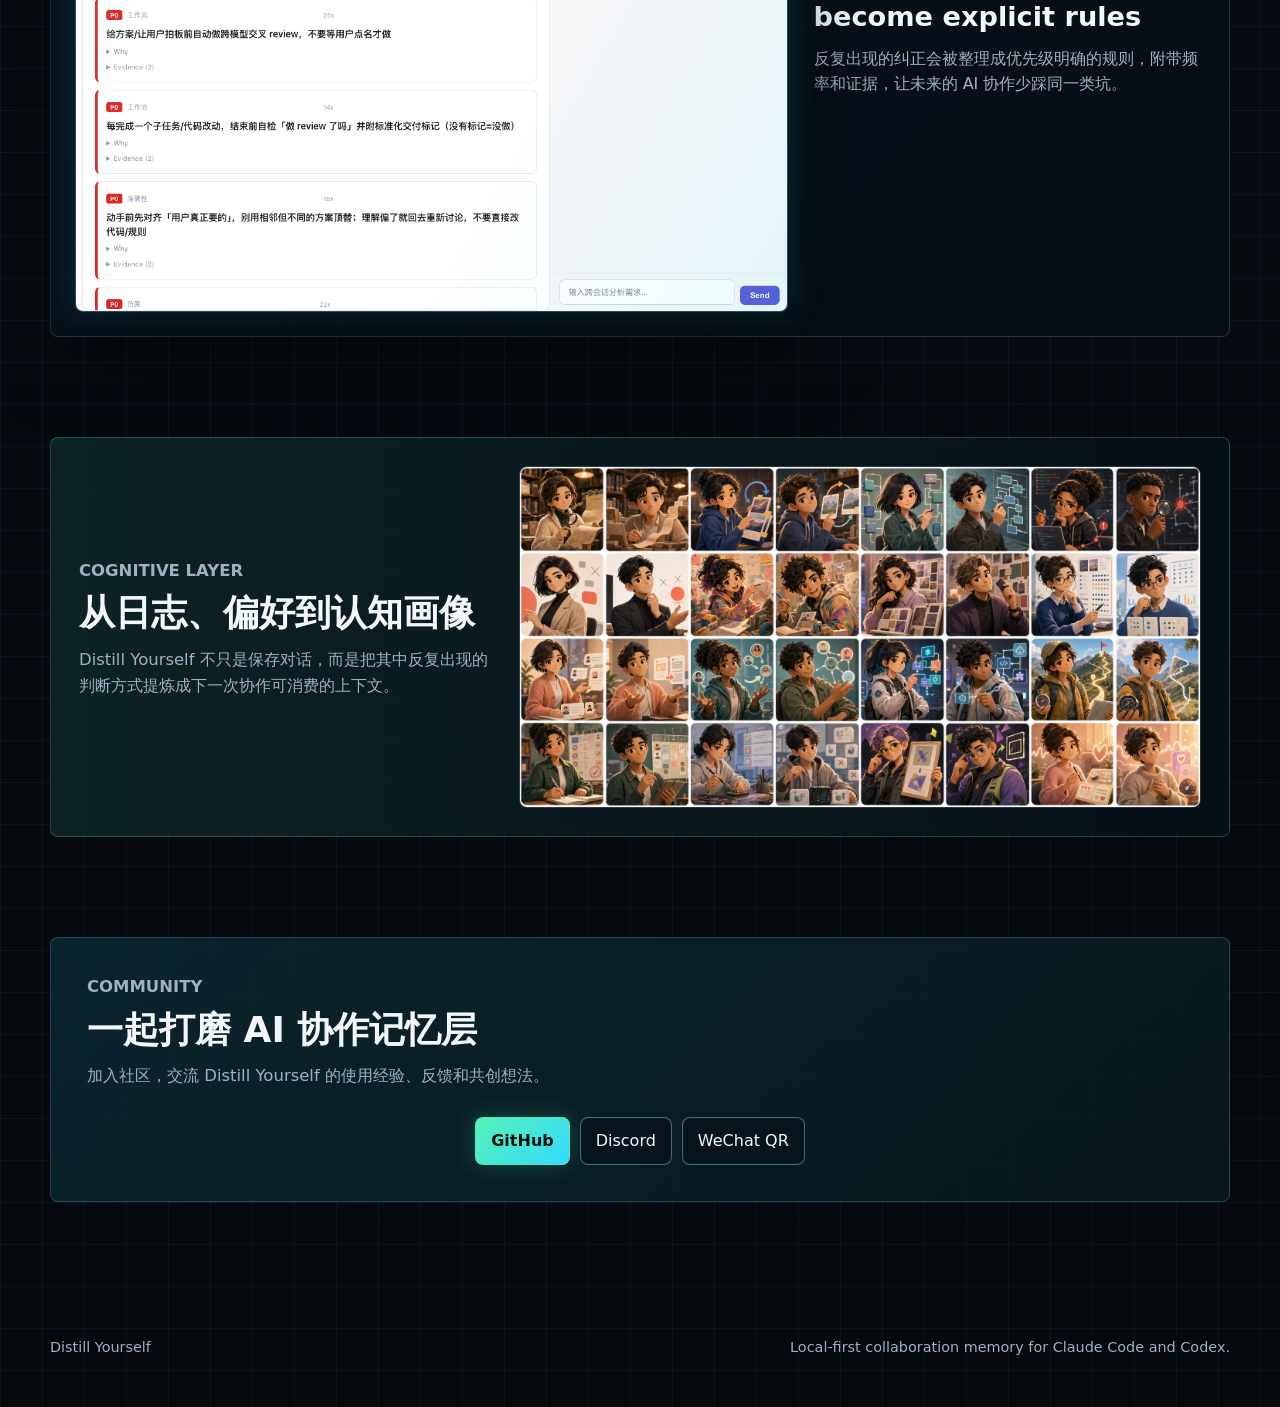
==== commit 9a108da0: "add_demo_button" ====
--- a/docs/index.html
+++ b/docs/index.html
@@ -38,7 +38,11 @@
         </p>
 
         <div class="hero-actions" aria-label="Project links">
-          <a class="action-btn primary" href="https://github.com/QuantaAlpha/Distill_Yourself" target="_blank" rel="noreferrer">
+          <a class="action-btn primary" href="https://quantaalpha.com/Distill-Yourself/video/" target="_blank" rel="noreferrer">
+            <span class="btn-icon" aria-hidden="true">▶</span>
+            Demo
+          </a>
+          <a class="action-btn" href="https://github.com/QuantaAlpha/Distill_Yourself" target="_blank" rel="noreferrer">
             <span class="btn-icon" aria-hidden="true">◆</span>
             GitHub
           </a>
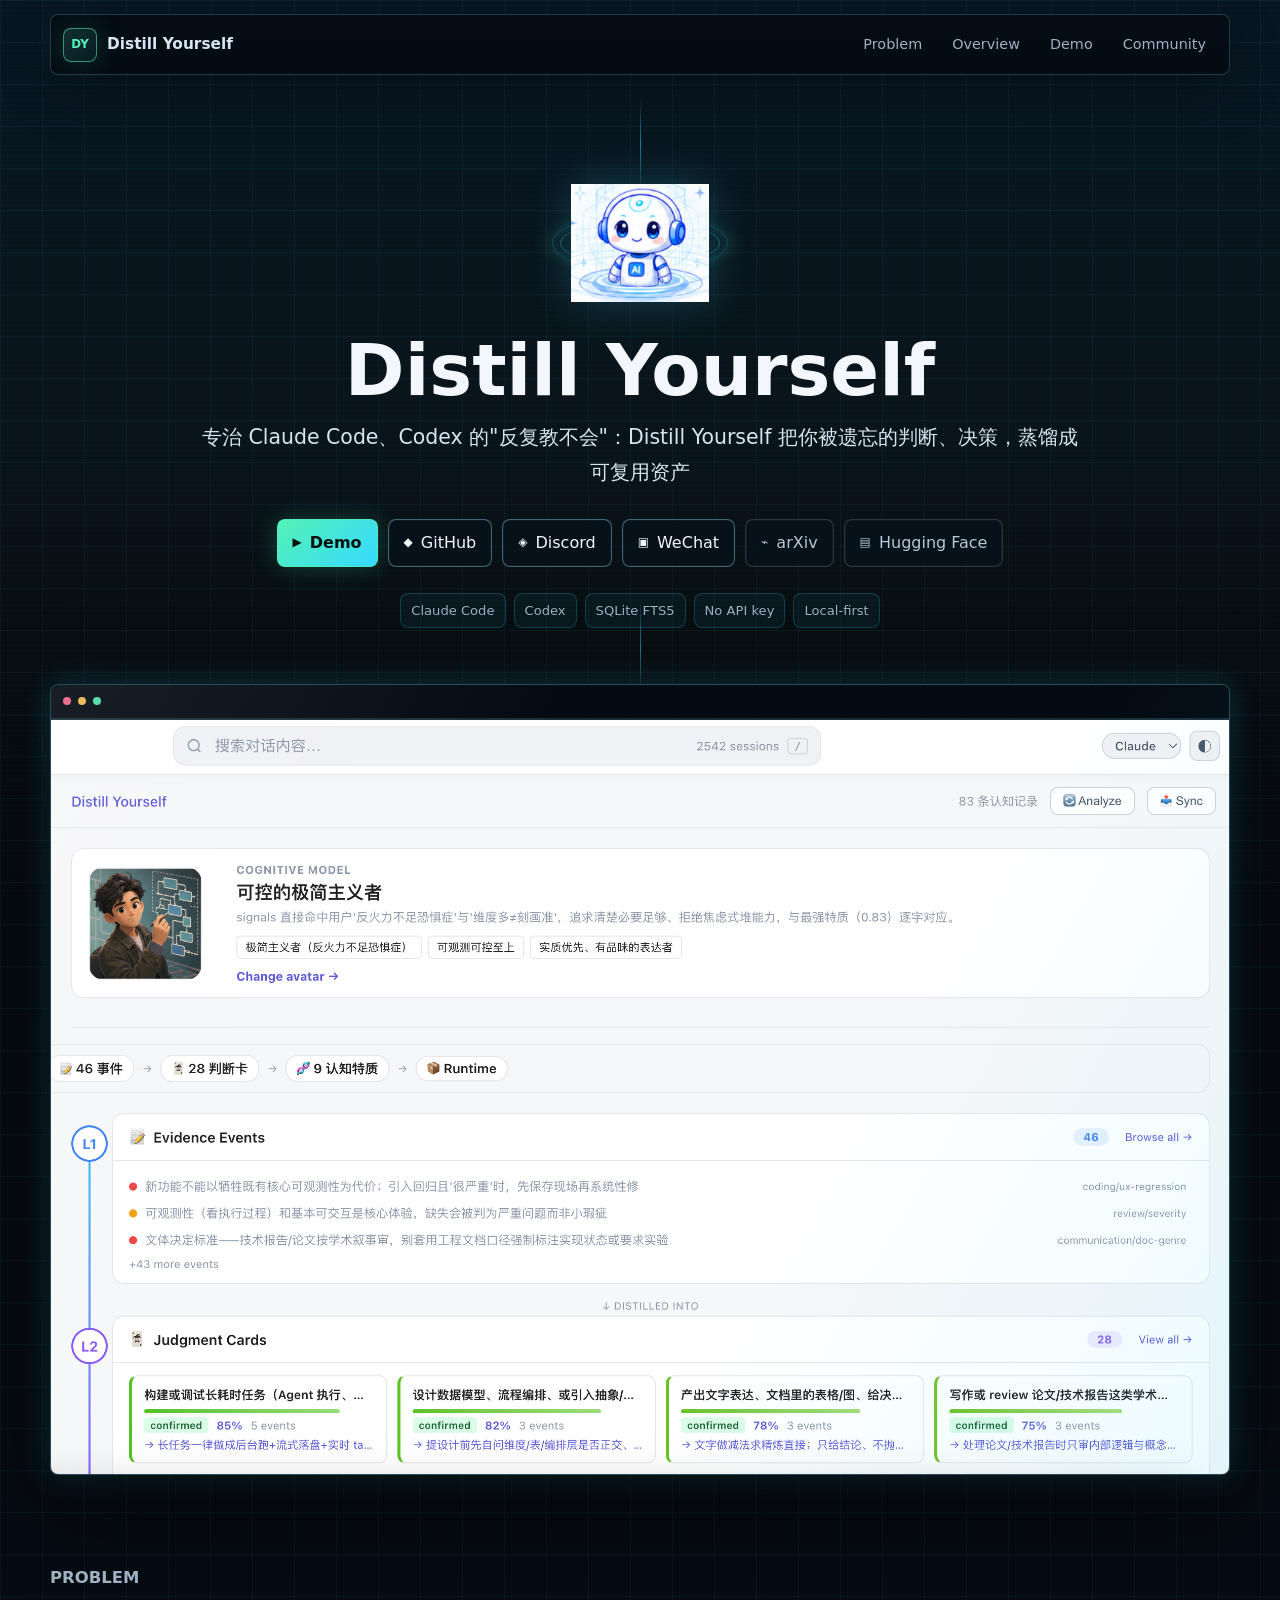
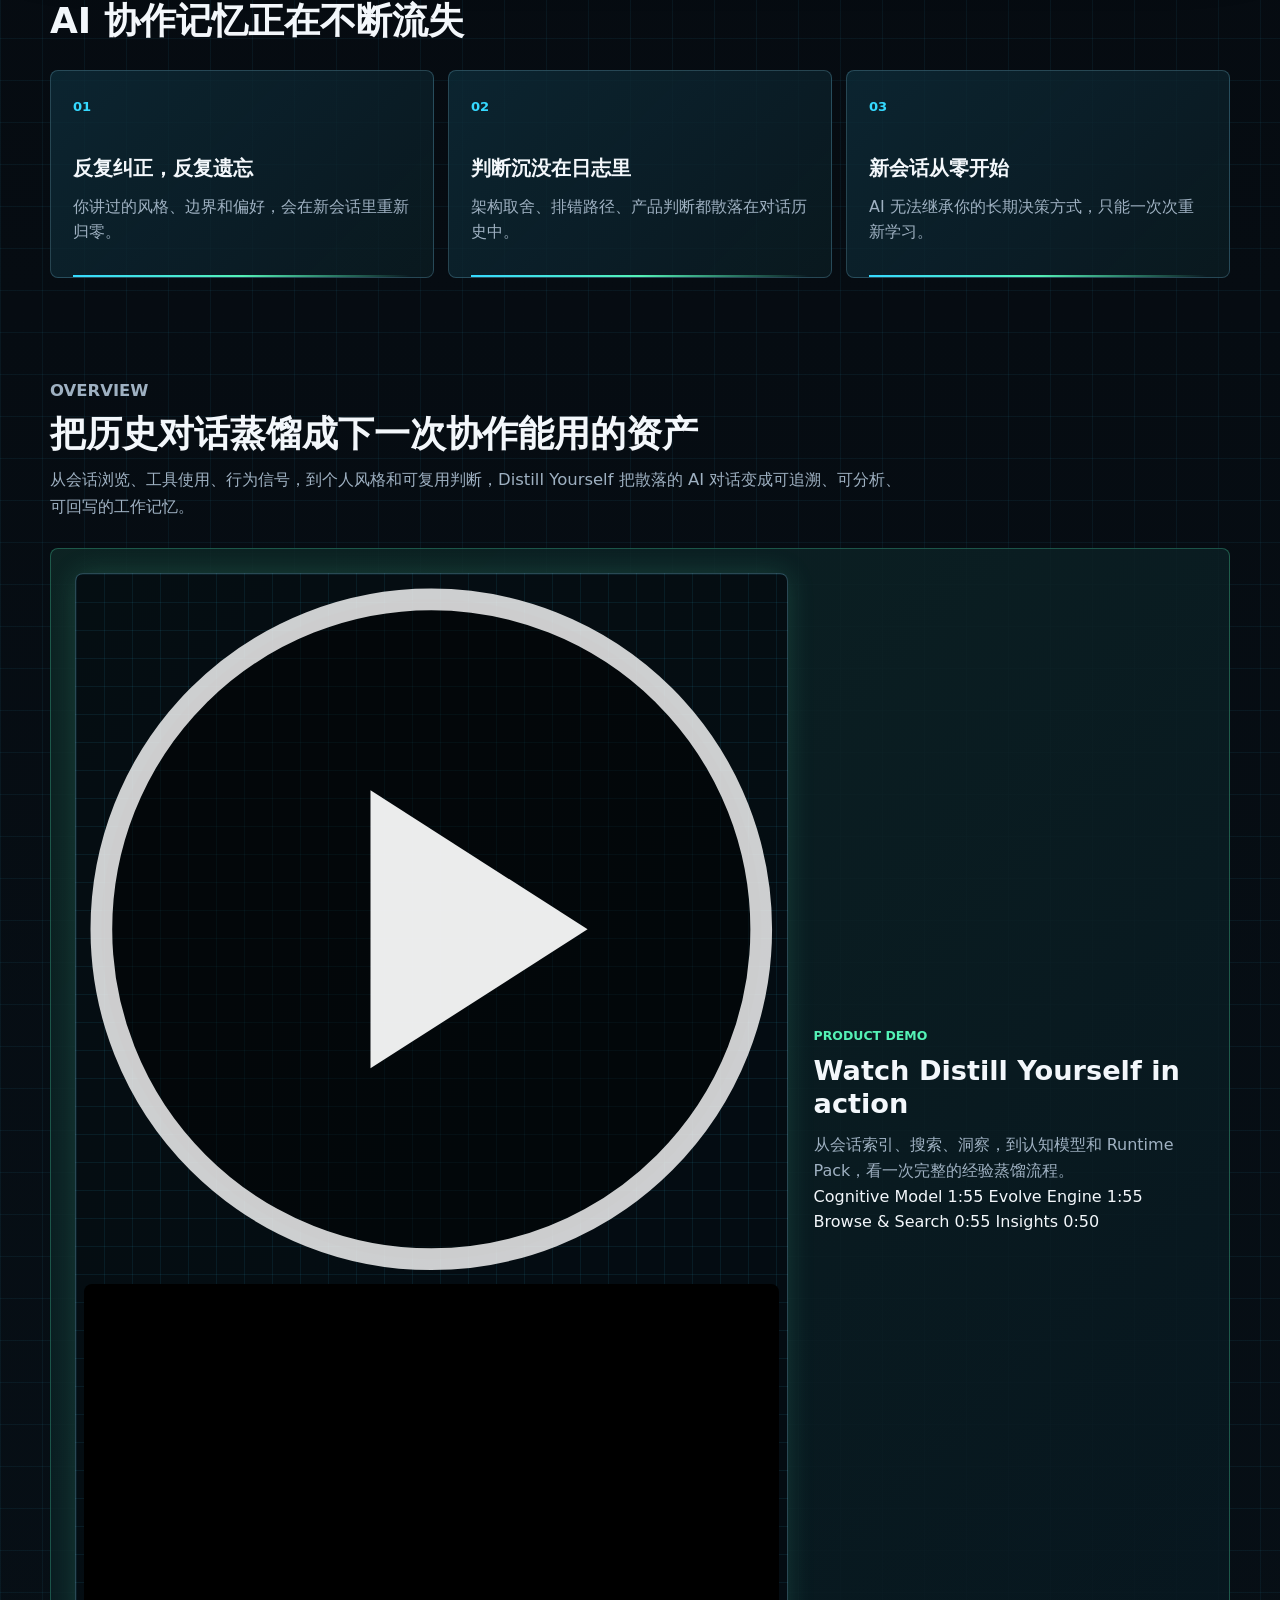
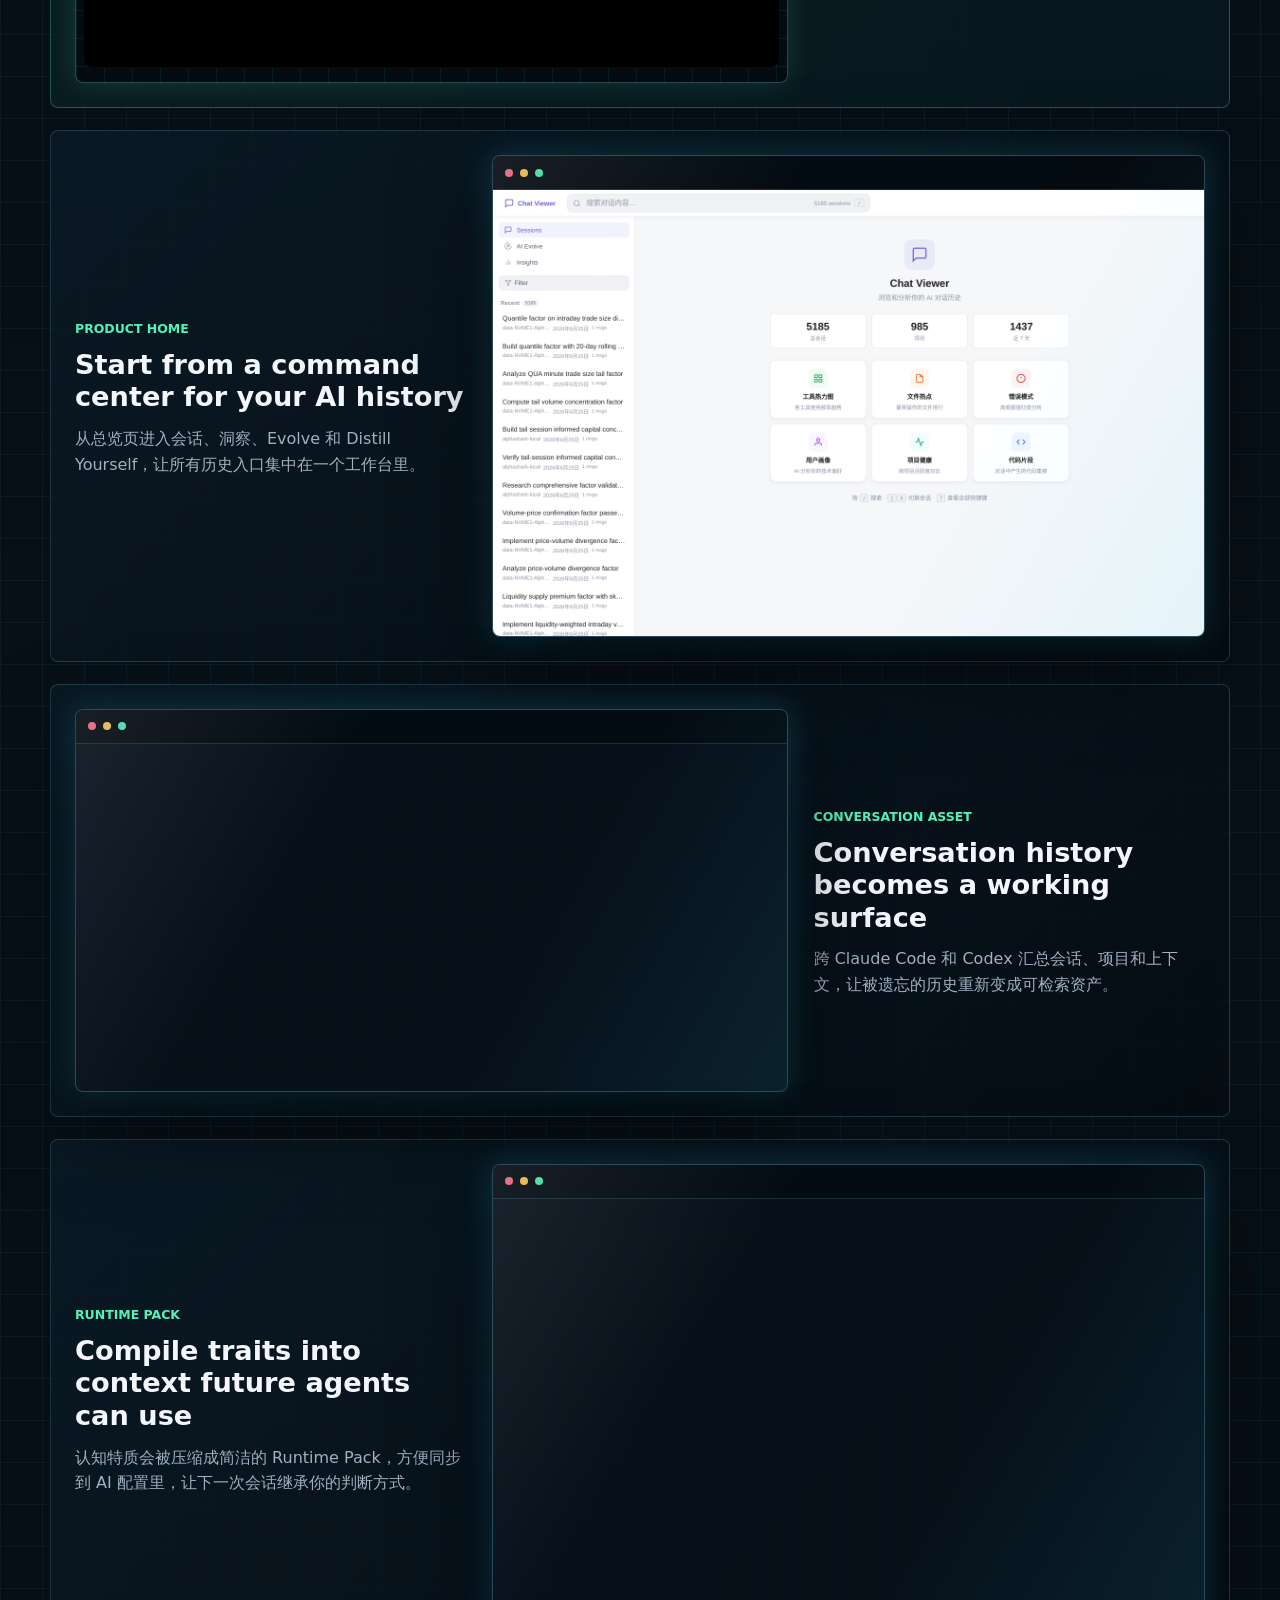
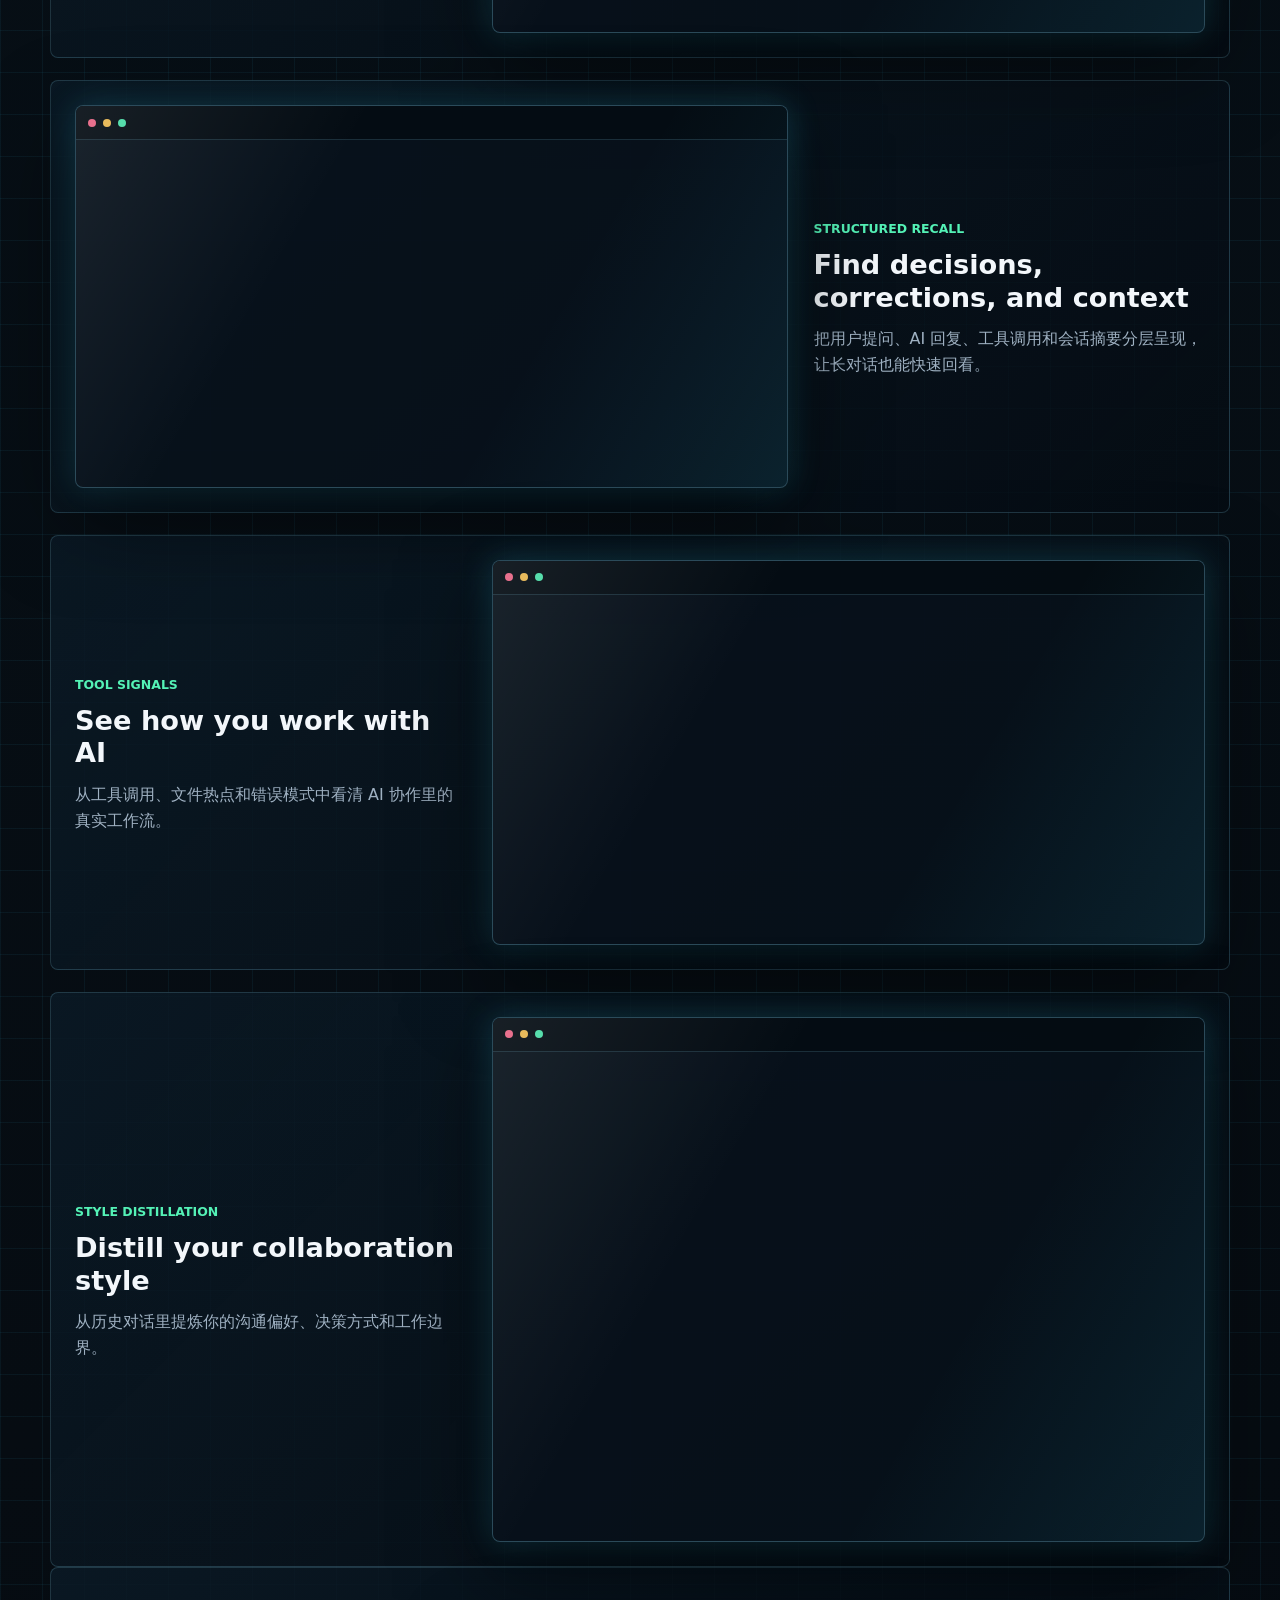
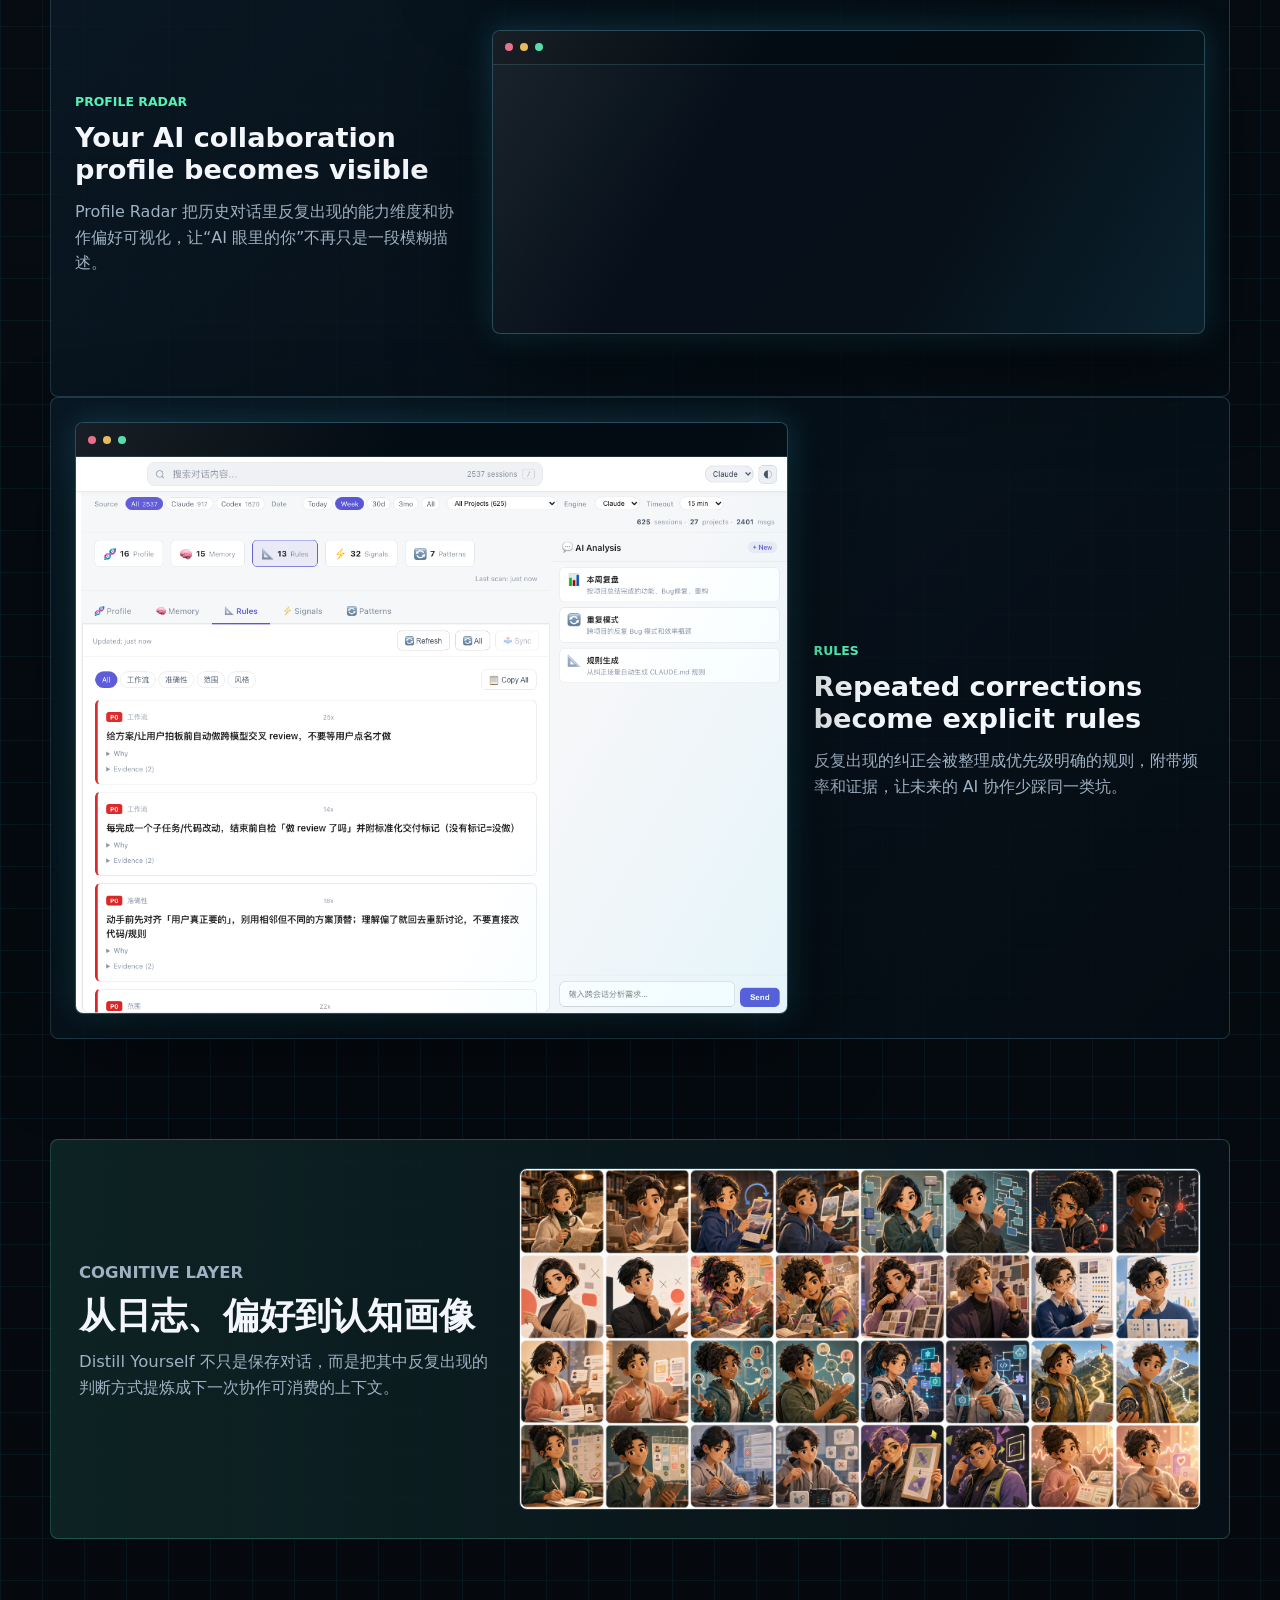
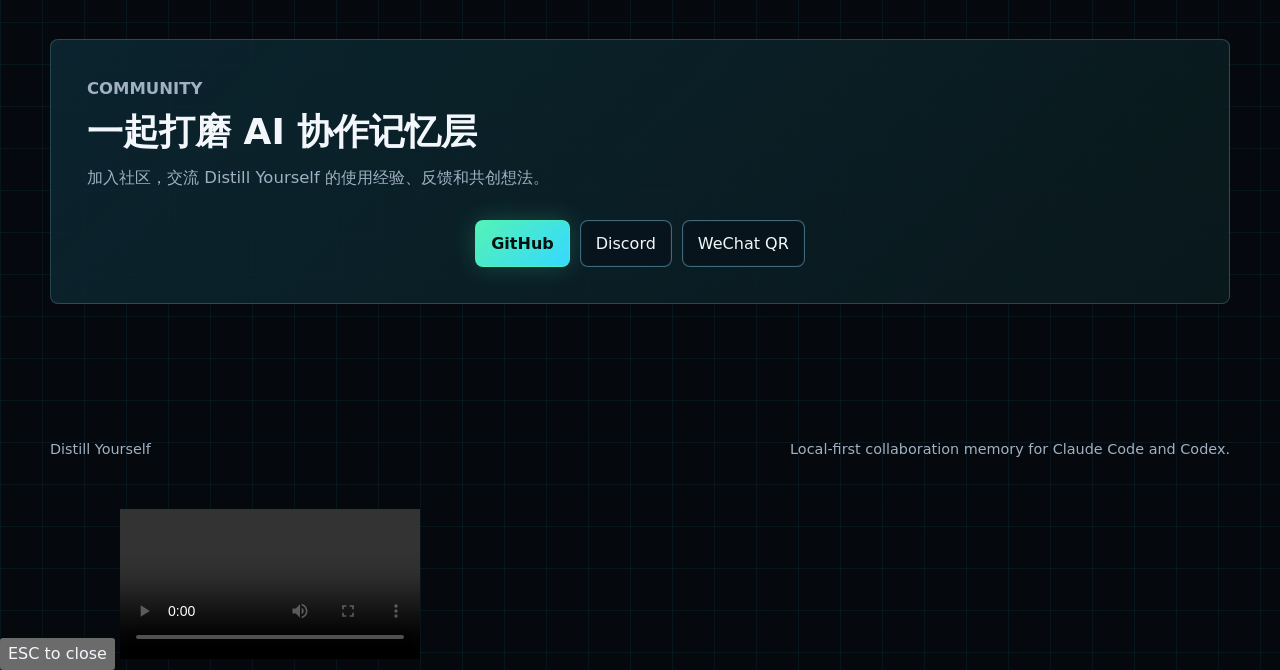
==== commit afa689a3: "Fix nav link order on video page Co-Authored-By: Claude Opus 4.6 (1M context) <noreply@anthropic.com" ====
--- a/docs/index.html
+++ b/docs/index.html
@@ -17,6 +17,7 @@
       <nav class="nav-links" aria-label="Page sections">
         <a href="#problem">Problem</a>
         <a href="#overview">Overview</a>
+        <a href="video/">Demo</a>
         <a href="#community">Community</a>
       </nav>
     </header>
@@ -42,7 +43,7 @@
             <span class="btn-icon" aria-hidden="true">▶</span>
             Demo
           </a>
-          <a class="action-btn" href="https://github.com/QuantaAlpha/Distill_Yourself" target="_blank" rel="noreferrer">
+          <a class="action-btn" href="https://github.com/QuantaAlpha/Distill-Yourself" target="_blank" rel="noreferrer">
             <span class="btn-icon" aria-hidden="true">◆</span>
             GitHub
           </a>
@@ -112,6 +113,28 @@
         </div>
 
         <div class="showcase-stack">
+          <article class="showcase-item reverse video-showcase">
+            <div class="showcase-copy">
+              <span class="feature-kicker">Product Demo</span>
+              <h3>Watch Distill Yourself in action</h3>
+              <p>从会话索引、搜索、洞察，到认知模型和 Runtime Pack，看一次完整的经验蒸馏流程。</p>
+              <nav class="video-chapter-links">
+                <a class="video-chapter-link" href="video/?v=cognitive-model">Cognitive Model <span class="ch-duration">1:55</span></a>
+                <a class="video-chapter-link" href="video/?v=evolve">Evolve Engine <span class="ch-duration">1:55</span></a>
+                <a class="video-chapter-link" href="video/?v=browse-search">Browse &amp; Search <span class="ch-duration">0:55</span></a>
+                <a class="video-chapter-link" href="video/?v=insights">Insights <span class="ch-duration">0:50</span></a>
+              </nav>
+            </div>
+            <div class="video-frame video-clickable" id="demo-video-wrap" aria-label="Click to play demo video">
+              <div class="video-play-overlay" id="demo-play-btn">
+                <svg viewBox="0 0 80 80" fill="none"><circle cx="40" cy="40" r="38" fill="rgba(0,0,0,0.45)" stroke="rgba(255,255,255,0.8)" stroke-width="2.5"/><polygon points="33,24 33,56 58,40" fill="rgba(255,255,255,0.92)"/></svg>
+              </div>
+              <video id="demo-video" preload="metadata" playsinline poster="images/readme/demo-preview.jpg">
+                <source src="assets/demo.mp4" type="video/mp4">
+              </video>
+            </div>
+          </article>
+
           <article class="showcase-item">
             <div class="showcase-copy">
               <span class="feature-kicker">Product Home</span>
@@ -170,20 +193,6 @@
               <span class="window-bar" aria-hidden="true"><i></i><i></i><i></i></span>
               <img src="assets/tool_use.png" alt="Tool use analytics screenshot" loading="lazy" decoding="async">
             </button>
-          </article>
-
-          <article class="showcase-item video-showcase">
-            <div class="showcase-copy">
-              <span class="feature-kicker">Product Demo</span>
-              <h3>Watch Distill Yourself in action</h3>
-              <p>从会话索引、搜索、洞察，到认知模型和 Runtime Pack，看一次完整的经验蒸馏流程。</p>
-            </div>
-            <div class="video-frame" aria-label="Distill Yourself product demo video">
-              <video controls preload="metadata" playsinline>
-                <source src="assets/demo.mp4" type="video/mp4">
-                Your browser does not support the video tag.
-              </video>
-            </div>
           </article>
 
           <article class="showcase-item">
@@ -240,7 +249,7 @@
           <p>加入社区，交流 Distill Yourself 的使用经验、反馈和共创想法。</p>
         </div>
         <div class="community-actions">
-          <a class="action-btn primary" href="https://github.com/QuantaAlpha/Distill_Yourself" target="_blank" rel="noreferrer">GitHub</a>
+          <a class="action-btn primary" href="https://github.com/QuantaAlpha/Distill-Yourself" target="_blank" rel="noreferrer">GitHub</a>
           <a class="action-btn" href="https://discord.gg/KDyuer49t" target="_blank" rel="noreferrer">Discord</a>
           <button class="action-btn" type="button" data-open-wechat>WeChat QR</button>
         </div>
@@ -271,6 +280,13 @@
 
   <div class="toast" role="status" aria-live="polite" hidden></div>
 
+  <div class="video-modal-overlay" id="video-modal-overlay">
+    <div class="video-modal">
+      <button class="video-modal-close" id="video-modal-close" type="button">ESC to close</button>
+      <video id="video-modal-player" controls autoplay playsinline></video>
+    </div>
+  </div>
+
   <script src="script.js"></script>
 </body>
 </html>
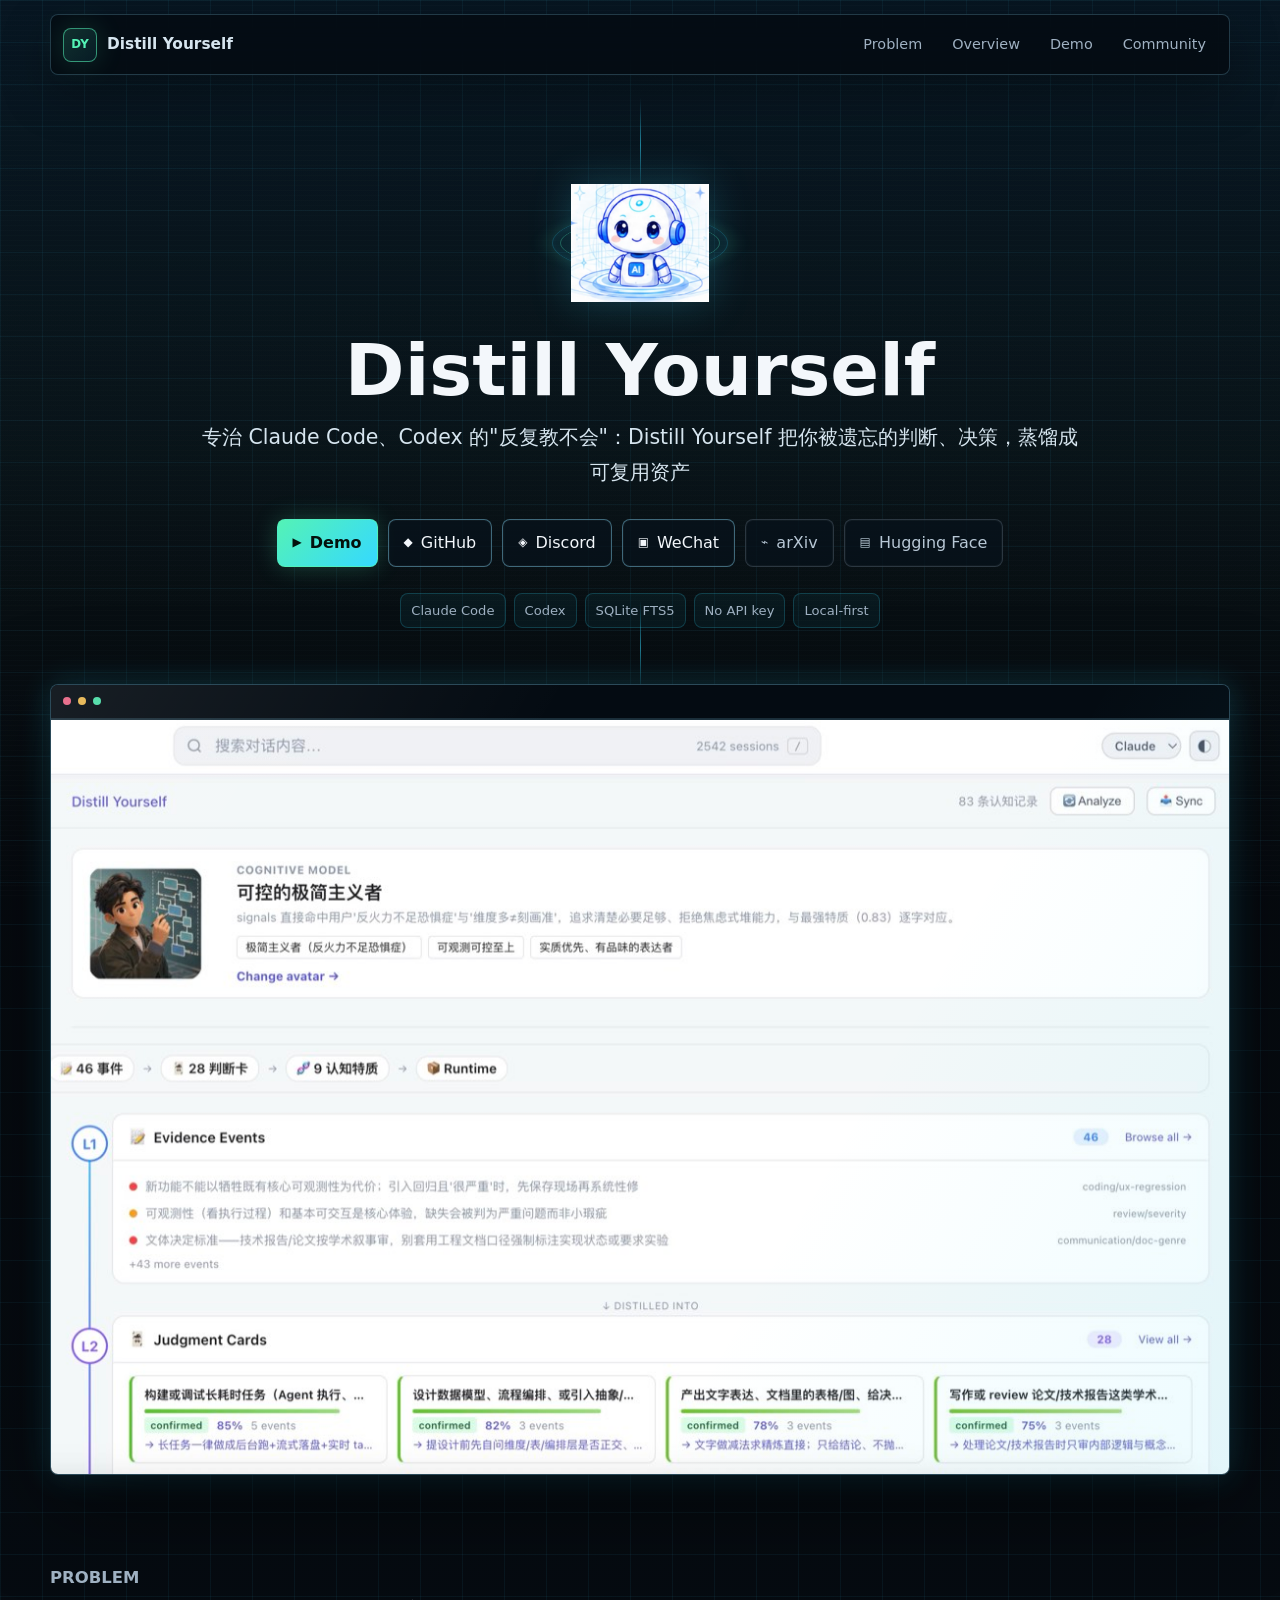
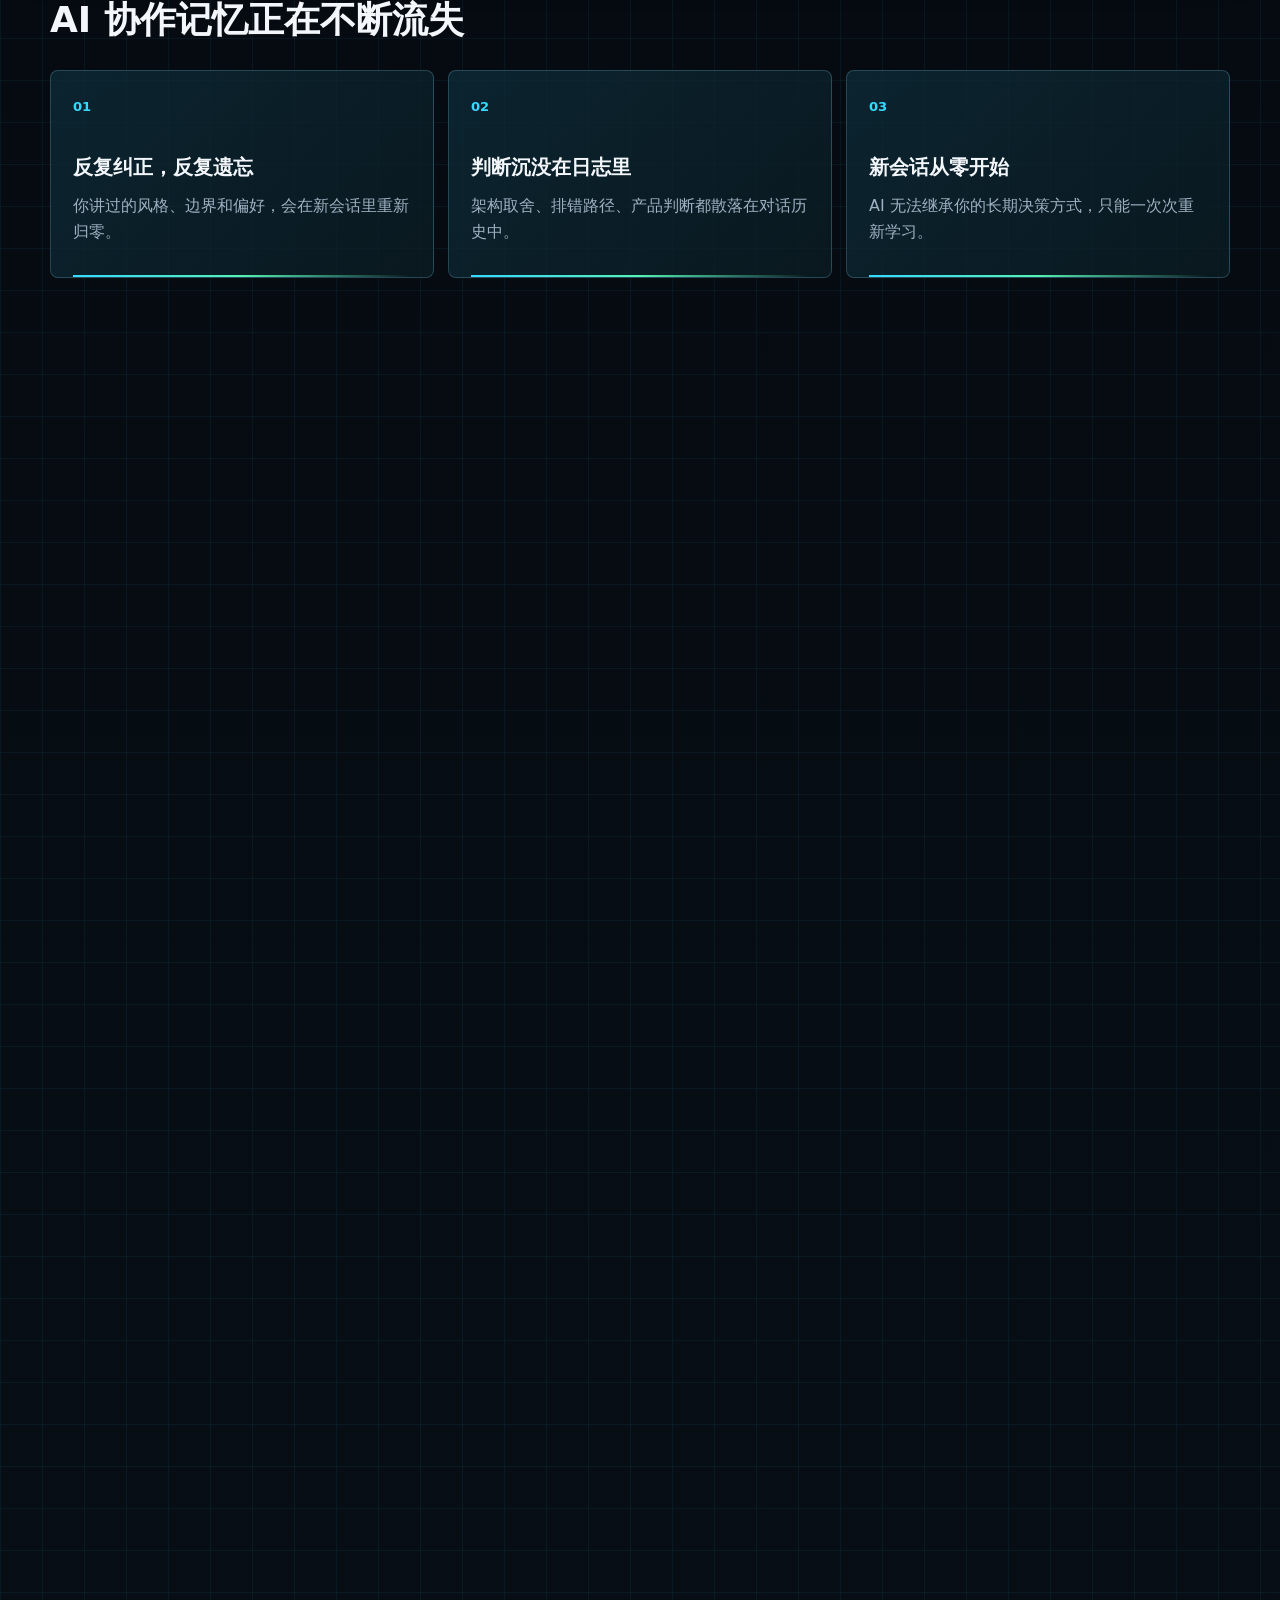
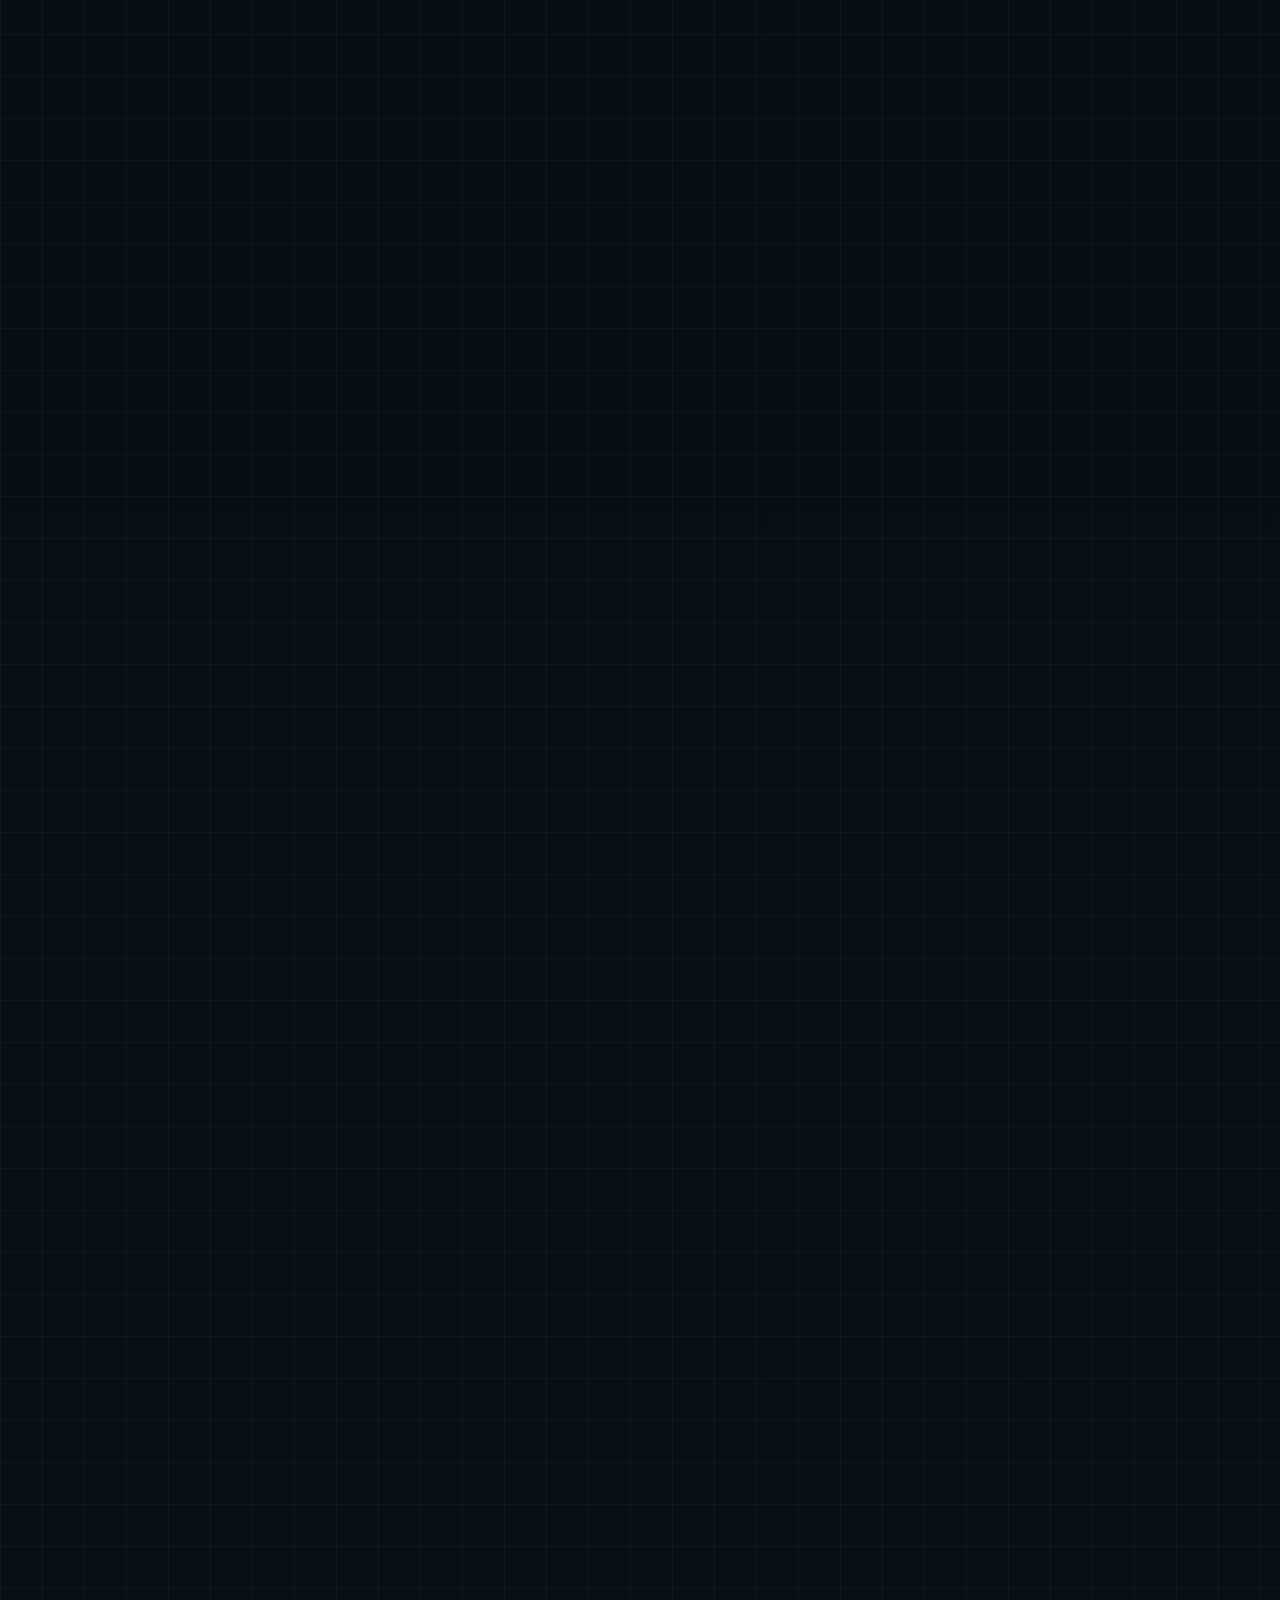
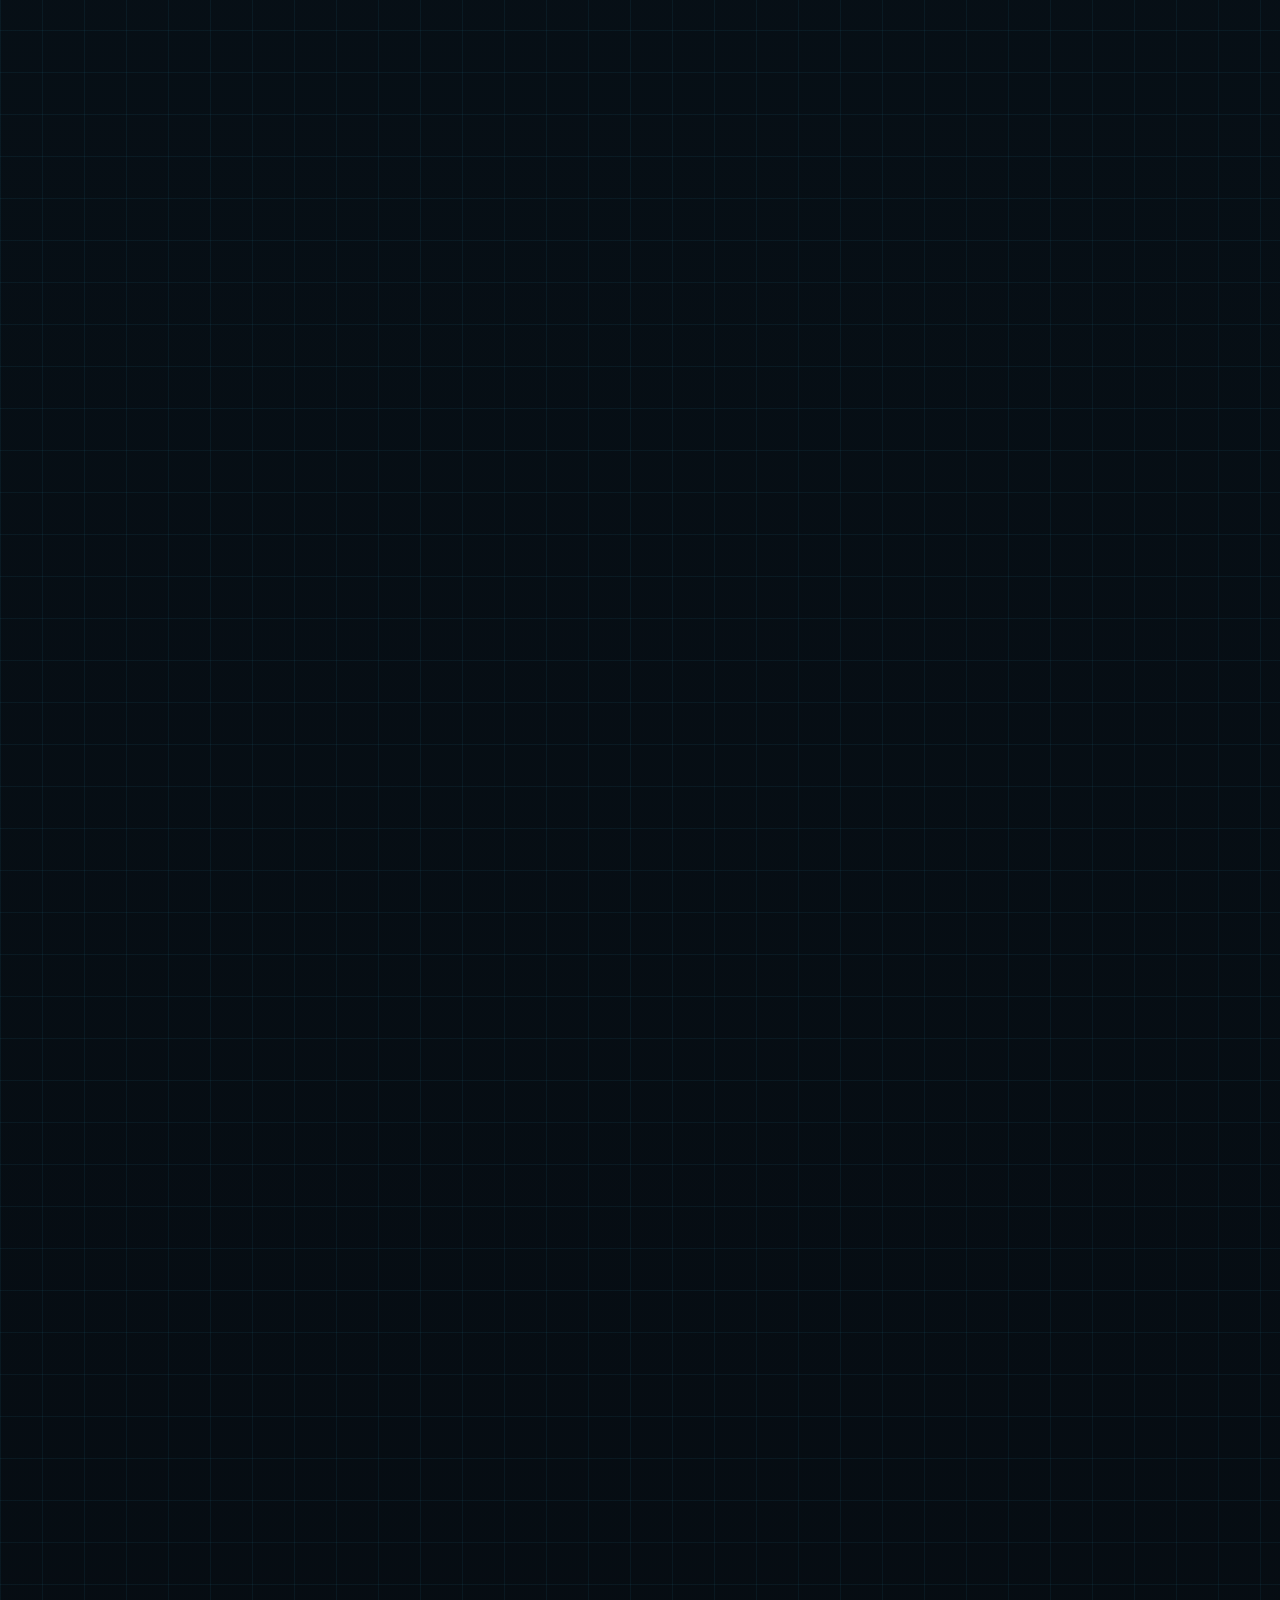
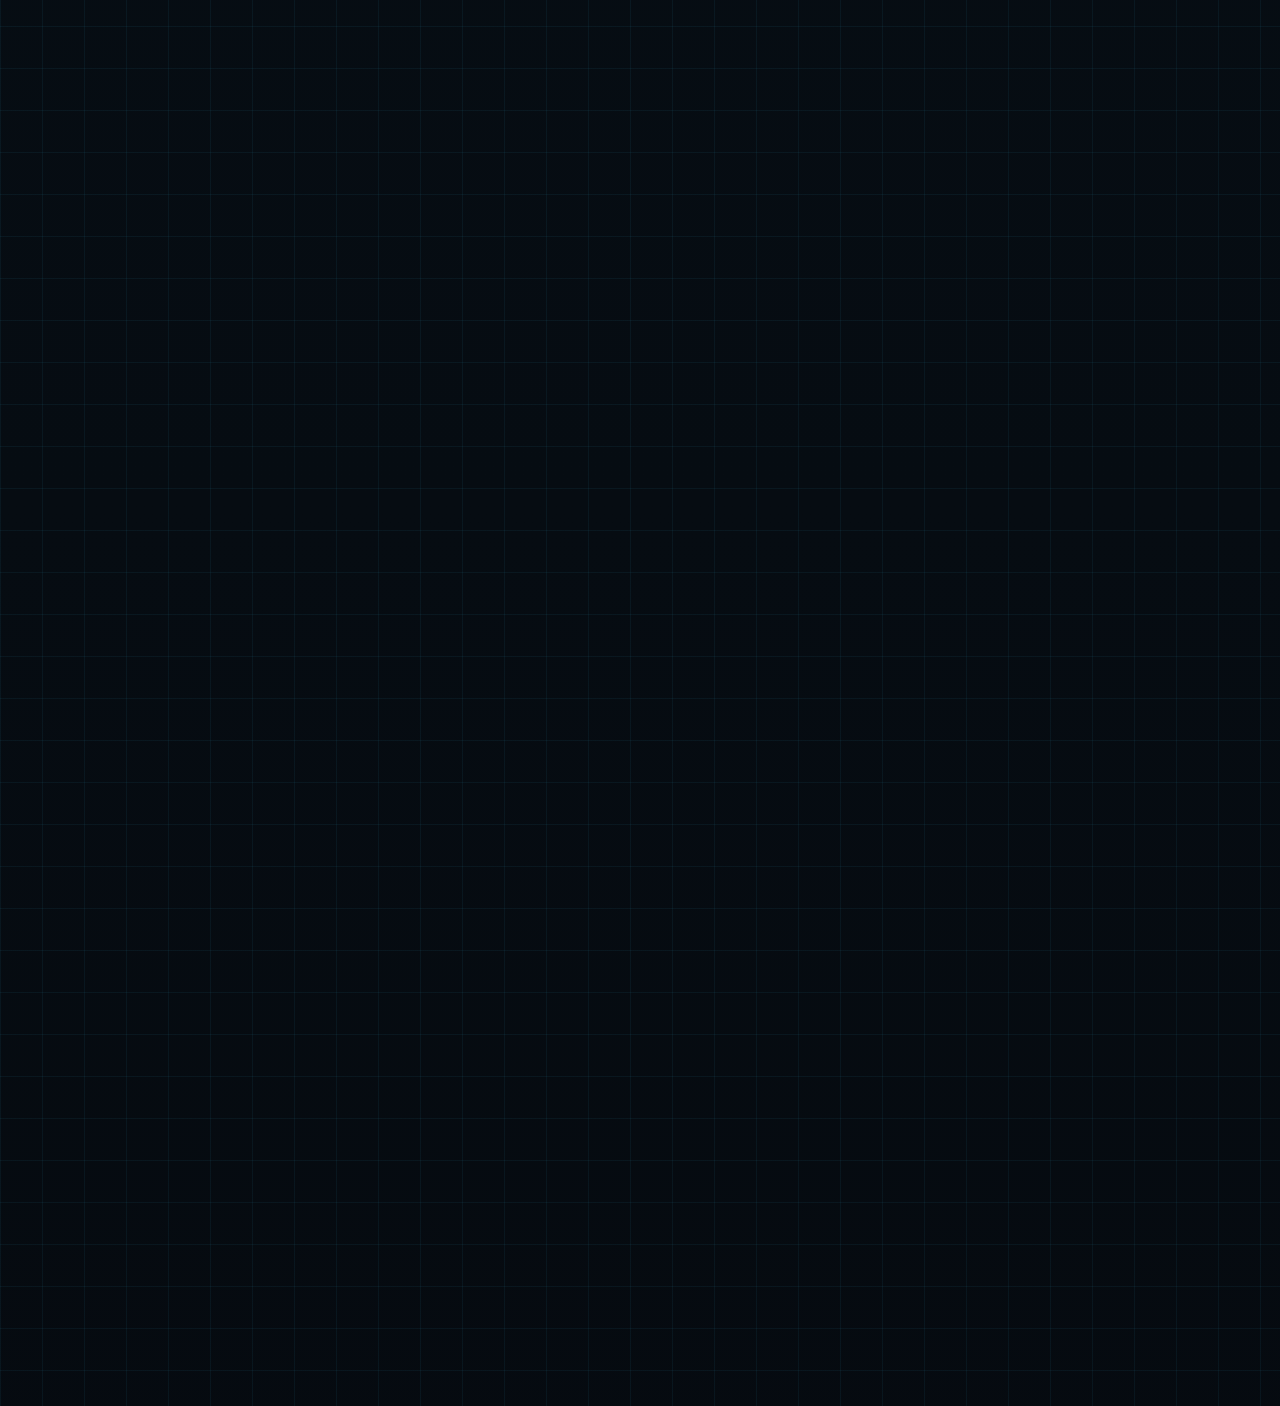
==== commit 0e3d832a: "Merge origin/main into evolve progress recovery Signed-off-by: xnhyacinth <huanxuanliao@gmail.com>" ====
--- a/docs/index.html
+++ b/docs/index.html
@@ -30,7 +30,7 @@
             <span></span>
             <span></span>
           </div>
-          <img class="hero-emblem" src="assets/digital.png" alt="Distill Yourself digital core" decoding="async">
+          <img class="hero-emblem" src="assets/digital.jpg" alt="Distill Yourself digital core" decoding="async">
         </div>
 
         <h1 id="hero-title">Distill Yourself</h1>
@@ -75,9 +75,9 @@
       </section>
 
       <section class="hero-preview" aria-label="Cognitive model screenshot">
-        <button class="screen-frame large-screen" type="button" data-lightbox="assets/twin-cognitive-model.png" aria-label="Open cognitive model screenshot">
+        <button class="screen-frame large-screen" type="button" data-lightbox="assets/twin-cognitive-model.jpg" aria-label="Open cognitive model screenshot">
           <span class="window-bar" aria-hidden="true"><i></i><i></i><i></i></span>
-          <img src="assets/twin-cognitive-model.png" alt="Distill Yourself cognitive model showing avatar, evidence events, judgment cards, and cognitive traits" decoding="async">
+          <img src="assets/twin-cognitive-model.jpg" alt="Distill Yourself cognitive model showing avatar, evidence events, judgment cards, and cognitive traits" loading="lazy" decoding="async">
         </button>
       </section>
 
@@ -129,7 +129,7 @@
               <div class="video-play-overlay" id="demo-play-btn">
                 <svg viewBox="0 0 80 80" fill="none"><circle cx="40" cy="40" r="38" fill="rgba(0,0,0,0.45)" stroke="rgba(255,255,255,0.8)" stroke-width="2.5"/><polygon points="33,24 33,56 58,40" fill="rgba(255,255,255,0.92)"/></svg>
               </div>
-              <video id="demo-video" preload="metadata" playsinline poster="images/readme/demo-preview.jpg">
+              <video id="demo-video" preload="none" playsinline poster="images/readme/demo-preview.jpg">
                 <source src="assets/demo.mp4" type="video/mp4">
               </video>
             </div>
@@ -141,9 +141,9 @@
               <h3>Start from a command center for your AI history</h3>
               <p>从总览页进入会话、洞察、Evolve 和 Distill Yourself，让所有历史入口集中在一个工作台里。</p>
             </div>
-            <button class="screen-frame" type="button" data-lightbox="assets/home.png" aria-label="Open product home screenshot">
-              <span class="window-bar" aria-hidden="true"><i></i><i></i><i></i></span>
-              <img src="assets/home.png" alt="Distill Yourself home overview showing sessions and analysis entry points" loading="lazy" decoding="async">
+            <button class="screen-frame" type="button" data-lightbox="assets/home.jpg" aria-label="Open product home screenshot">
+              <span class="window-bar" aria-hidden="true"><i></i><i></i><i></i></span>
+              <img src="assets/home.jpg" alt="Distill Yourself home overview showing sessions and analysis entry points" loading="lazy" decoding="async">
             </button>
           </article>
 
@@ -153,9 +153,9 @@
               <h3>Conversation history becomes a working surface</h3>
               <p>跨 Claude Code 和 Codex 汇总会话、项目和上下文，让被遗忘的历史重新变成可检索资产。</p>
             </div>
-            <button class="screen-frame" type="button" data-lightbox="assets/overview.png" aria-label="Open overview screenshot">
-              <span class="window-bar" aria-hidden="true"><i></i><i></i><i></i></span>
-              <img src="assets/overview.png" alt="Overview dashboard screenshot" loading="lazy" decoding="async">
+            <button class="screen-frame" type="button" data-lightbox="assets/overview.jpg" aria-label="Open overview screenshot">
+              <span class="window-bar" aria-hidden="true"><i></i><i></i><i></i></span>
+              <img src="assets/overview.jpg" alt="Overview dashboard screenshot" loading="lazy" decoding="async">
             </button>
           </article>
 
@@ -165,9 +165,9 @@
               <h3>Compile traits into context future agents can use</h3>
               <p>认知特质会被压缩成简洁的 Runtime Pack，方便同步到 AI 配置里，让下一次会话继承你的判断方式。</p>
             </div>
-            <button class="screen-frame" type="button" data-lightbox="assets/twin-runtime-pack.png" aria-label="Open runtime pack screenshot">
-              <span class="window-bar" aria-hidden="true"><i></i><i></i><i></i></span>
-              <img src="assets/twin-runtime-pack.png" alt="Runtime Pack screenshot showing cognitive traits compiled into a developer profile" loading="lazy" decoding="async">
+            <button class="screen-frame" type="button" data-lightbox="assets/twin-runtime-pack.jpg" aria-label="Open runtime pack screenshot">
+              <span class="window-bar" aria-hidden="true"><i></i><i></i><i></i></span>
+              <img src="assets/twin-runtime-pack.jpg" alt="Runtime Pack screenshot showing cognitive traits compiled into a developer profile" loading="lazy" decoding="async">
             </button>
           </article>
 
@@ -189,9 +189,9 @@
               <h3>See how you work with AI</h3>
               <p>从工具调用、文件热点和错误模式中看清 AI 协作里的真实工作流。</p>
             </div>
-            <button class="screen-frame" type="button" data-lightbox="assets/tool_use.png" aria-label="Open tool use screenshot">
-              <span class="window-bar" aria-hidden="true"><i></i><i></i><i></i></span>
-              <img src="assets/tool_use.png" alt="Tool use analytics screenshot" loading="lazy" decoding="async">
+            <button class="screen-frame" type="button" data-lightbox="assets/tool_use.jpg" aria-label="Open tool use screenshot">
+              <span class="window-bar" aria-hidden="true"><i></i><i></i><i></i></span>
+              <img src="assets/tool_use.jpg" alt="Tool use analytics screenshot" loading="lazy" decoding="async">
             </button>
           </article>
 
@@ -201,9 +201,9 @@
               <h3>Distill your collaboration style</h3>
               <p>从历史对话里提炼你的沟通偏好、决策方式和工作边界。</p>
             </div>
-            <button class="screen-frame" type="button" data-lightbox="assets/style.png" aria-label="Open style screenshot">
-              <span class="window-bar" aria-hidden="true"><i></i><i></i><i></i></span>
-              <img src="assets/style.png" alt="Style distillation screenshot" loading="lazy" decoding="async">
+            <button class="screen-frame" type="button" data-lightbox="assets/style.jpg" aria-label="Open style screenshot">
+              <span class="window-bar" aria-hidden="true"><i></i><i></i><i></i></span>
+              <img src="assets/style.jpg" alt="Style distillation screenshot" loading="lazy" decoding="async">
             </button>
           </article>
         </div>
@@ -226,9 +226,9 @@
               <h3>Repeated corrections become explicit rules</h3>
               <p>反复出现的纠正会被整理成优先级明确的规则，附带频率和证据，让未来的 AI 协作少踩同一类坑。</p>
             </div>
-            <button class="screen-frame" type="button" data-lightbox="assets/evolve-rules.png" aria-label="Open evolve rules screenshot">
-              <span class="window-bar" aria-hidden="true"><i></i><i></i><i></i></span>
-              <img src="assets/evolve-rules.png" alt="Evolve rules screenshot" loading="lazy" decoding="async">
+            <button class="screen-frame" type="button" data-lightbox="assets/evolve-rules.jpg" aria-label="Open evolve rules screenshot">
+              <span class="window-bar" aria-hidden="true"><i></i><i></i><i></i></span>
+              <img src="assets/evolve-rules.jpg" alt="Evolve rules screenshot" loading="lazy" decoding="async">
             </button>
           </article>
       </section>
@@ -239,7 +239,7 @@
           <h2>从日志、偏好到认知画像</h2>
           <p>Distill Yourself 不只是保存对话，而是把其中反复出现的判断方式提炼成下一次协作可消费的上下文。</p>
         </div>
-        <img src="assets/persona-contact-sheet.png" alt="Cognitive avatar contact sheet" loading="lazy" decoding="async">
+        <img src="assets/persona-contact-sheet.jpg" alt="Cognitive avatar contact sheet" loading="lazy" decoding="async">
       </section>
 
       <section id="community" class="section-block community-section" aria-labelledby="community-title">
--- a/docs/styles.css
+++ b/docs/styles.css
@@ -386,6 +386,8 @@
 .section-block {
   position: relative;
   margin-bottom: 100px;
+  content-visibility: auto;
+  contain-intrinsic-size: auto 800px;
 }
 
 .section-heading {
@@ -528,6 +530,126 @@
   background:
     linear-gradient(135deg, rgba(84, 242, 182, 0.1), rgba(53, 217, 255, 0.05)),
     rgba(5, 12, 19, 0.86);
+}
+
+/* ── Clickable video overlay ── */
+.video-clickable {
+  cursor: pointer;
+}
+
+.video-play-overlay {
+  position: absolute;
+  inset: 0;
+  z-index: 2;
+  display: flex;
+  align-items: center;
+  justify-content: center;
+  background: rgba(0, 0, 0, 0.25);
+  border-radius: 8px;
+  transition: background 0.2s;
+}
+
+.video-clickable:hover .video-play-overlay {
+  background: rgba(0, 0, 0, 0.1);
+}
+
+.video-play-overlay svg {
+  width: 62px;
+  height: 62px;
+  filter: drop-shadow(0 2px 12px rgba(0,0,0,0.5));
+  transition: transform 0.2s;
+}
+
+.video-clickable:hover .video-play-overlay svg {
+  transform: scale(1.1);
+}
+
+/* ── Chapter links ── */
+.video-chapter-links {
+  display: grid;
+  gap: 8px;
+  margin-top: 18px;
+}
+
+.video-chapter-link {
+  display: flex;
+  align-items: center;
+  gap: 12px;
+  padding: 10px 14px;
+  border: 1px solid var(--line);
+  border-radius: 8px;
+  background: rgba(4, 10, 16, 0.66);
+  color: var(--soft);
+  font-size: 0.92rem;
+  font-weight: 600;
+  transition: border-color 0.16s, background 0.16s;
+}
+
+.video-chapter-link:hover {
+  border-color: rgba(84, 242, 182, 0.5);
+  background: rgba(53, 217, 255, 0.08);
+  color: var(--text);
+}
+
+.video-chapter-link .ch-duration {
+  color: var(--cyan);
+  font-size: 0.78rem;
+  font-weight: 800;
+  margin-left: auto;
+  white-space: nowrap;
+}
+
+/* ── Video modal ── */
+.video-modal-overlay {
+  position: fixed;
+  inset: 0;
+  z-index: 100;
+  display: none;
+  align-items: center;
+  justify-content: center;
+  background: rgba(0, 0, 0, 0.88);
+  backdrop-filter: blur(12px);
+  cursor: pointer;
+}
+
+.video-modal-overlay.active {
+  display: flex;
+}
+
+.video-modal {
+  position: relative;
+  width: min(92vw, 1200px);
+  cursor: default;
+}
+
+.video-modal video {
+  display: block;
+  width: 100%;
+  max-height: 85vh;
+  border-radius: 8px;
+  box-shadow: 0 0 60px rgba(53, 217, 255, 0.25), 0 32px 80px rgba(0, 0, 0, 0.6);
+}
+
+.video-modal-close {
+  position: absolute;
+  top: -42px;
+  right: 0;
+  display: flex;
+  align-items: center;
+  gap: 6px;
+  border: 1px solid var(--line);
+  border-radius: 8px;
+  padding: 6px 12px;
+  color: var(--muted);
+  background: rgba(4, 10, 16, 0.7);
+  font-size: 0.82rem;
+  font-weight: 700;
+  cursor: pointer;
+}
+
+.video-modal-close:hover {
+  color: var(--text);
+  border-color: var(--line-strong);
 }
 
 .cognitive-strip {
